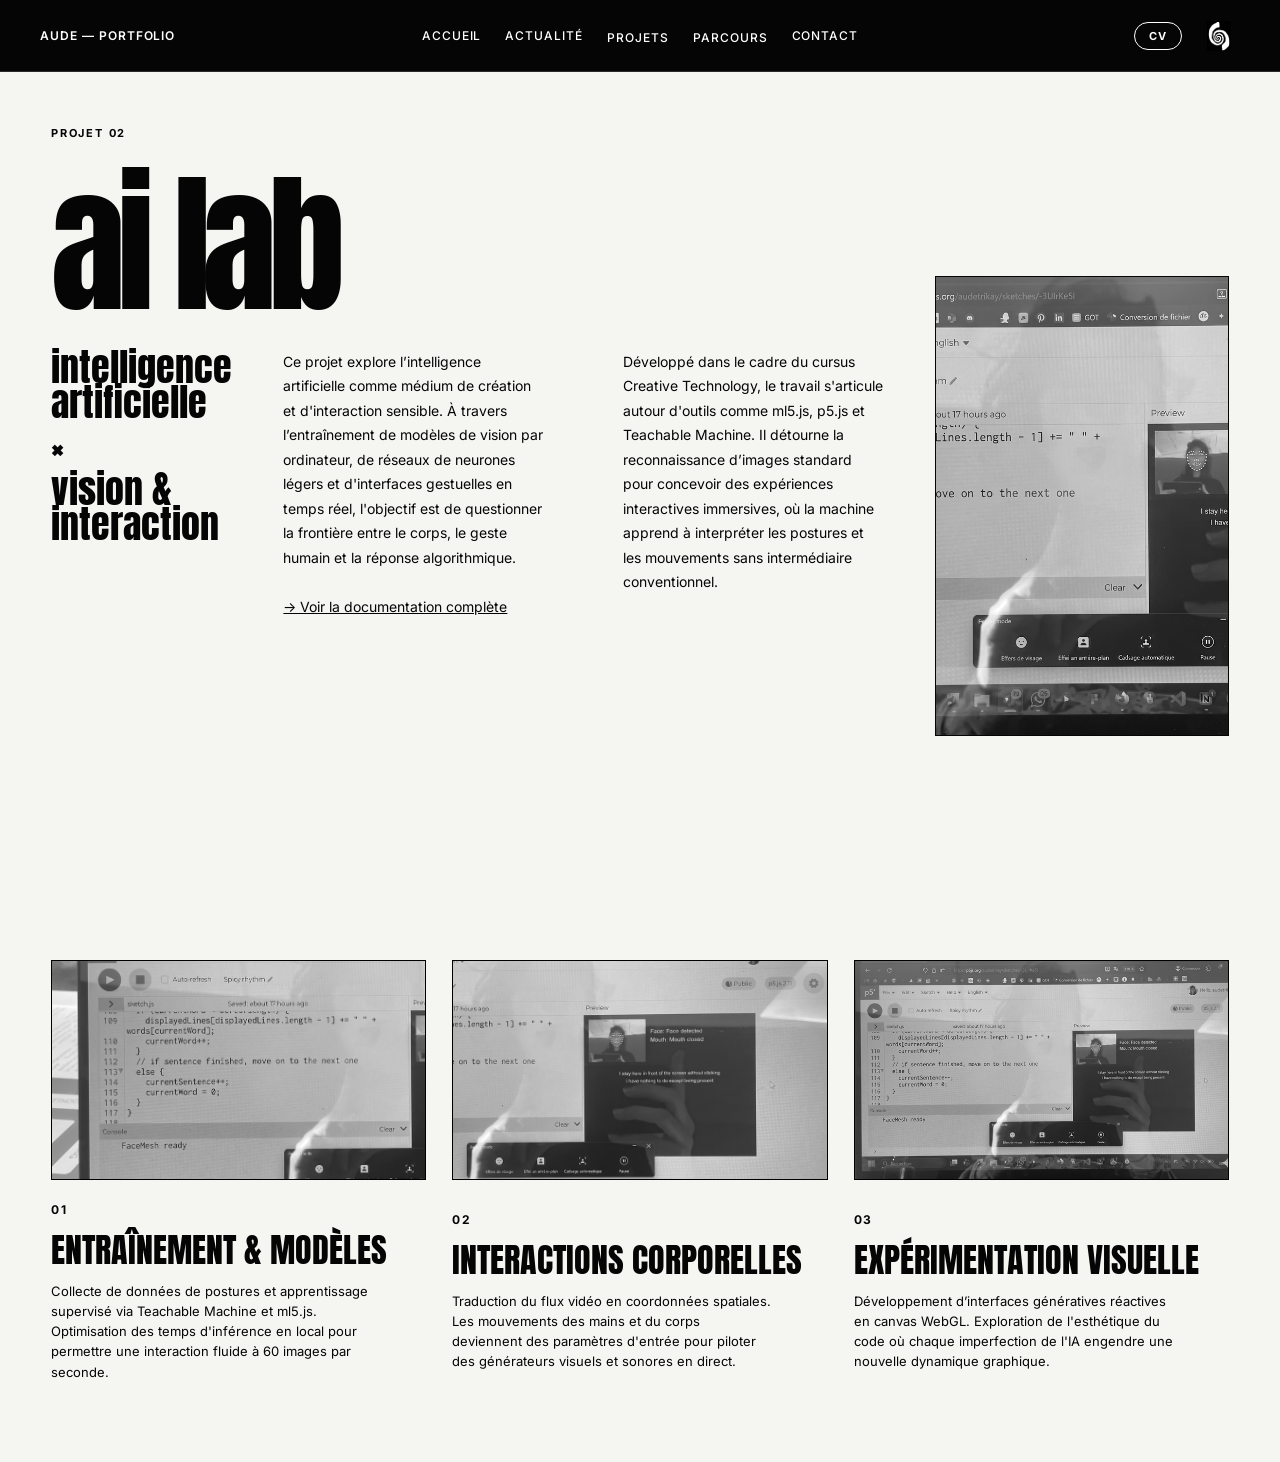
==== pages/ai-lab.html @ 750dda4f "Mise a jour complete du portfolio : nouveau projet AI Lab, mode sombre, bouton partage, optimisation" ====
<!DOCTYPE html>
<html lang="fr">

<head>
  <meta charset="UTF-8" />
  <meta name="viewport" content="width=device-width, initial-scale=1.0, viewport-fit=cover" />

  <title>AI Lab — Aude</title>

  <link rel="icon" type="image/png" href="../assets/images/langue1.jpeg">
  <link rel="apple-touch-icon" href="../assets/images/langue1.jpeg">

  <link rel="preconnect" href="https://fonts.googleapis.com">
  <link rel="preconnect" href="https://fonts.gstatic.com" crossorigin>
  <link href="https://fonts.googleapis.com/css2?family=Anton&family=Inter:wght@300;400;500;600&display=swap"
    rel="stylesheet">

  <meta name="color-scheme" content="light dark" />
  <script>
    (function() {
      try {
        var t = localStorage.getItem("portfolioTheme");
        if (t === "dark") {
          document.documentElement.setAttribute("data-theme", "dark"); document.documentElement.classList.add("theme-dark");
        }
      } catch(e) {}
    })();
  </script>
  <link rel="stylesheet" href="../style.css?v=28" />
</head>

<body class="project-page">

  <!-- HEADER -->
  <header class="top-header">

    <div class="header-left mobile-portfolio-zone">
      <span class="desktop-portfolio-text">Aude — Portfolio</span>

      <button class="mobile-portfolio-button" type="button" aria-expanded="false" aria-controls="mobilePortfolioMenu">
        Aude — Portfolio
      </button>

      <div class="mobile-portfolio-menu" id="mobilePortfolioMenu">
        <a href="../index.html#accueil" class="mobile-menu-home">Portfolio / Accueil</a>
        <a href="../assets/CV_Aude_Desperies.pdf" target="_blank" rel="noopener noreferrer" class="mobile-menu-cv" data-i18n="nav.cv.full">Mon CV (PDF)</a>

        <span>Projets</span>
        <a href="mission-martinique.html">01 — Field Notes</a>
        <a href="ai-lab.html">02 — AI Lab</a>
        <a href="ocean-imprints.html">03 — Ocean Imprints</a>
        <a href="hma.html">04 — How to Make Almost Anything</a>
        <a href="orika-design.html">05 — Orika</a>
        <a href="projet-pix.html">06 — Projet Pix</a>
        <a href="photographie.html">07 — Photographie</a>
        <a href="veloute.html">08 — Velouté</a>
        <a href="surfboard.html">09 — Surfboard</a>

        <span>Navigation</span>
        <a href="../index.html#apropos">Actualité</a>
        <a href="../index.html#projets">Projets</a>
        <a href="../index.html#parcours">Parcours</a>
        <a href="../index.html#contact">Contact</a>
      </div>
    </div>

    <nav class="main-nav">
      <a href="../index.html#accueil" data-i18n="nav.home">Accueil</a>
      <a href="../index.html#apropos" data-i18n="nav.news">Actualité</a>

      <div class="nav-item project-menu">
        <a href="../index.html#projets" data-i18n="nav.projects">Projets</a>

        <div class="mega-menu">
          <div class="mega-column">
            <h3 data-i18n="menu.school">École</h3>
            <a href="ai-lab.html">AI Lab</a>
            <a href="ocean-imprints.html">Ocean Imprints</a>
            <a href="hma.html">How to Make Almost Anything</a>
          </div>

          <div class="mega-column">
            <h3 data-i18n="menu.creation">Création</h3>
            <a href="orika-design.html">Orika</a>
            <a href="surfboard.html">Surfboard</a>
            <a href="projet-pix.html">Projet Pix</a>
          </div>

          <div class="mega-column">
            <h3 data-i18n="menu.exploration">Exploration</h3>
            <a href="mission-martinique.html">Field Notes</a>
            <a href="veloute.html">Velouté</a>
            <a href="photographie.html">Photographie</a>
          </div>
        </div>
        </div>

      <div class="nav-item project-menu">
        <a href="../index.html#parcours" class="nav-button" data-i18n="nav.path">Parcours</a>

        <div class="mega-menu parcours-mega-menu">
          <div class="mega-column">
            <h3>2019 — 2022</h3>
            <a href="../index.html#parcours" data-i18n="path.menu.1">Bac scientifique</a>
            <a href="../index.html#parcours" data-i18n="path.menu.2">Prépa intégrée</a>
          </div>

          <div class="mega-column">
            <h3>2022 — 2025</h3>
            <a href="../index.html#parcours" data-i18n="path.menu.3">Cycle ingénieur</a>
            <a href="../index.html#parcours" data-i18n="path.menu.4">Creative Technology</a>
            <a href="../index.html#parcours" data-i18n="path.menu.5">Projets design & tech</a>
          </div>
        </div>
      </div>

      <a href="../index.html#contact" data-i18n="nav.contact">Contact</a>
    </nav>

    <div class="header-right">
      <a href="../assets/CV_Aude_Desperies.pdf" class="cv-button" target="_blank" rel="noopener noreferrer" aria-label="Consulter mon CV">
        <span data-i18n="nav.cv">CV</span>
      </a>

      <div class="language-menu-container">
        <button class="language-logo-button" type="button" aria-label="Changer la langue">
          <img src="../assets/images/langue1.jpeg" data-light-src="../assets/images/langue1.jpeg" data-dark-src="../assets/images/langue1.jpeg" alt="" class="langue-toggle-img">
        </button>

        <div class="language-menu">
          <button type="button" data-set-lang="fr">Français</button>
          <button type="button" data-set-lang="en">English</button>
          <div class="theme-toggle-container">
            <button type="button" class="theme-toggle-btn" aria-label="Basculer le mode jour/nuit" title="Mode jour / nuit">
              <img src="../assets/images/jour-nuit.jpeg" alt="Mode jour / nuit" class="theme-toggle-img">
            </button>
          </div>
        </div>
      </div>
    </div>

  </header>

  <main class="project-detail-page ia-page">

    <section class="project-detail-hero">

      <div class="project-detail-topline">
        <span data-i18n="ia.top.project">Projet 02</span>
      </div>

      <div class="project-detail-title">
        <h1 data-i18n="ia.title">ai lab</h1>
      </div>

      <div class="project-detail-index">
        <p class="project-manifesto">
          <strong data-i18n="ia.subtitle.1">intelligence artificielle</strong>
          <strong data-i18n="ia.subtitle.2">×</strong>
          <strong data-i18n="ia.subtitle.3">vision & interaction</strong>
        </p>
      </div>

      <div class="project-detail-text">
        <p data-i18n="ia.text.1">
          Ce projet explore l’intelligence artificielle comme médium de création et d'interaction sensible.
          À travers l’entraînement de modèles de vision par ordinateur, de réseaux de neurones légers et
          d'interfaces gestuelles en temps réel, l'objectif est de questionner la frontière entre le corps,
          le geste humain et la réponse algorithmique.
        </p>

        <p data-i18n="ia.text.2">
          Développé dans le cadre du cursus Creative Technology, le travail s'articule autour d'outils
          comme ml5.js, p5.js et Teachable Machine. Il détourne la reconnaissance d’images standard pour
          concevoir des expériences interactives immersives, où la machine apprend à interpréter les postures
          et les mouvements sans intermédiaire conventionnel.
        </p>

        <p>
          <a href="https://bow-chalk-0b1.notion.site/HMAA-Week-4-Learning-AI-2fccb55dd235802e83e1c0e6e72970eb?source=copy_link"
            target="_blank" rel="noopener noreferrer" class="project-link" data-i18n="project.link.documentation">
            → Voir la documentation complète
          </a>
        </p>
      </div>

      <div class="project-detail-image">
        <img src="../assets/images/ia-01.png" alt="AI Lab Machine Learning">
      </div>

    </section>

    <section class="project-detail-gallery">

      <article class="project-mini-card">
        <img src="../assets/images/ia-02.png" alt="Entraînement modèles IA">
        <div>
          <span>01</span>
          <h3 data-i18n="ia.card.1.title">Entraînement & Modèles</h3>
          <p data-i18n="ia.card.1.text">
            Collecte de données de postures et apprentissage supervisé via Teachable Machine et ml5.js.
            Optimisation des temps d'inférence en local pour permettre une interaction fluide à 60 images par seconde.
          </p>
        </div>
      </article>

      <article class="project-mini-card">
        <img src="../assets/images/ia-03.png" alt="Interactions corporelles">
        <div>
          <span>02</span>
          <h3 data-i18n="ia.card.2.title">Interactions Corporelles</h3>
          <p data-i18n="ia.card.2.text">
            Traduction du flux vidéo en coordonnées spatiales. Les mouvements des mains et du corps
            deviennent des paramètres d'entrée pour piloter des générateurs visuels et sonores en direct.
          </p>
        </div>
      </article>

      <article class="project-mini-card">
        <img src="../assets/images/ia-04.png" alt="Expérimentation visuelle">
        <div>
          <span>03</span>
          <h3 data-i18n="ia.card.3.title">Expérimentation Visuelle</h3>
          <p data-i18n="ia.card.3.text">
            Développement d’interfaces génératives réactives en canvas WebGL. Exploration de l'esthétique
            du code où chaque imperfection de l'IA engendre une nouvelle dynamique graphique.
          </p>
        </div>
      </article>

    </section>

  </main>

  <script src="../script.js?v=20"></script>
</body>

</html>
---- style.css ----
/* =========================================================
   RESET / BASE
========================================================= */

* {
  margin: 0;
  padding: 0;
  box-sizing: border-box;
}

html {
  scroll-behavior: smooth;
  -webkit-text-size-adjust: 100%;
  -webkit-tap-highlight-color: transparent;
}

body {
  background: #f5f5f2;
  color: #050505;
  font-family: "Inter", sans-serif;
  overflow-x: hidden;
}

img {
  max-width: 100%;
}

a {
  color: inherit;
}



/* =========================================================
   ACCESSIBILITÉ : SKIP LINK & FOCUS VISIBLE
========================================================= */

.skip-link {
  position: fixed;
  top: -120px;
  left: 24px;
  background: #050505;
  color: #f5f5f2;
  padding: 12px 22px;
  font-size: 12px;
  font-weight: 700;
  text-transform: uppercase;
  letter-spacing: 0.1em;
  z-index: 99999;
  border-radius: 999px;
  text-decoration: none;
  transition: top 0.25s ease;
  box-shadow: 0 4px 20px rgba(0, 0, 0, 0.3);
}

.skip-link:focus {
  top: 20px;
  outline: 2px solid #050505;
  outline-offset: 3px;
}

:focus-visible {
  outline: 2px solid #050505;
  outline-offset: 3px;
}

.timeline-card :focus-visible,
.mega-menu :focus-visible,
.mobile-portfolio-menu :focus-visible {
  outline-color: #f5f5f2;
}

/* Touch targets WCAG conformes */
.timeline-subitem-btn {
  min-height: 44px;
}

/* =========================================================
   HEADER / NAVIGATION
========================================================= */

.top-header {
  position: fixed;
  top: 0;
  left: 0;
  width: 100%;
  height: 72px;
  padding: 0 40px;
  display: grid;
  grid-template-columns: 1fr auto 1fr;
  align-items: center;
  z-index: 1000;
  background: rgba(245, 245, 242, 0.85);
  backdrop-filter: blur(12px);
  border-bottom: 1px solid rgba(0, 0, 0, 0.08);
}

.header-left,
.header-right {
  font-size: 12px;
  font-weight: 600;
  text-transform: uppercase;
  letter-spacing: 0.08em;
}

.header-right {
  text-align: right;
}

.main-nav {
  display: flex;
  align-items: center;
  gap: 24px;
}

.main-nav a,
.nav-button {
  background: none;
  border: none;
  color: #050505;
  text-decoration: none;
  font-family: "Inter", sans-serif;
  font-size: 12px;
  font-weight: 500;
  text-transform: uppercase;
  cursor: pointer;
  letter-spacing: 0.08em;
}

.main-nav a:hover,
.nav-button:hover {
  opacity: 0.45;
}



/* Affichage zone titre mobile / desktop */
.desktop-portfolio-text {
  display: inline;
}

.mobile-portfolio-button,
.mobile-portfolio-menu {
  display: none;
}

/* =========================================================
   MENUS DÉROULANTS
========================================================= */

.nav-item,
.project-menu {
  position: relative;
}

.mega-menu {
  position: absolute;
  top: 36px;
  left: 50%;
  transform: translateX(-50%);
  width: 720px;
  padding: 32px;
  background: #050505;
  color: #f5f5f2;
  display: grid;
  grid-template-columns: repeat(3, 1fr);
  gap: 32px;
  opacity: 0;
  pointer-events: none;
  transition: 0.25s ease;
  z-index: 2000;
}

/* Zone invisible entre le bouton et le sous-menu */
.project-menu::after {
  content: "";
  position: absolute;
  left: -40px;
  right: -40px;
  top: 100%;
  height: 45px;
  z-index: 1500;
}

.project-menu:hover .mega-menu {
  opacity: 1;
  pointer-events: auto;
}

/* Menu parcours en 2 colonnes */
.parcours-mega-menu {
  width: 520px;
  grid-template-columns: repeat(2, 1fr);
}

.mega-column h3 {
  font-family: "Anton", sans-serif;
  font-size: 24px;
  font-weight: 400;
  margin-bottom: 16px;
  text-transform: uppercase;
}

.mega-column a {
  display: block;
  color: inherit;
  text-decoration: none;
  font-size: 14px;
  margin-bottom: 10px;
  opacity: 0.75;
  letter-spacing: 0.08em;
  text-transform: uppercase;
}

.mega-column a:hover {
  opacity: 1;
}


/* =========================================================
   LANGUE
========================================================= */
.header-right {
  display: flex;
  justify-content: flex-end;
  align-items: center;
  gap: 16px;
}

/* Bouton CV */
.cv-button {
  display: inline-flex;
  align-items: center;
  justify-content: center;
  padding: 6px 14px;
  border: 1.5px solid #050505;
  border-radius: 999px;
  background: transparent;
  color: #050505;
  text-decoration: none;
  font-family: "Inter", sans-serif;
  font-size: 11px;
  font-weight: 700;
  letter-spacing: 0.1em;
  text-transform: uppercase;
  transition: all 0.25s ease;
}

.cv-button:hover,
.cv-button:focus-visible {
  background: #050505;
  color: #f5f5f2;
  transform: translateY(-1px);
}

/* Conteneur du logo + menu */
.language-menu-container {
  position: relative;
  display: flex;
  align-items: center;
  justify-content: center;
}

/* Bouton logo */
.language-logo-button {
  width: 42px;
  height: 42px;
  border: none;
  background: transparent;
  padding: 0;
  cursor: pointer;
  display: flex;
  align-items: center;
  justify-content: center;
}

/* Image du logo */
.language-logo-button img {
  width: 30px;
  height: 30px;
  object-fit: contain;
  display: block;
  filter: grayscale(100%) contrast(1.25);
  transition: transform 0.25s ease, opacity 0.25s ease;
}

.language-menu-container:hover .language-logo-button img {
  transform: rotate(-8deg) scale(1.12);
  opacity: 0.75;
}

/* Petite zone invisible pour pouvoir descendre vers le menu */
.language-menu-container::after {
  content: "";
  position: absolute;
  top: 100%;
  right: -20px;
  width: 120px;
  height: 28px;
}

/* Menu langue */
.language-menu {
  position: absolute;
  top: 42px;
  right: 0;
  width: 150px;
  padding: 18px;
  background: #050505;
  color: #f5f5f2;
  display: flex;
  flex-direction: column;
  gap: 12px;
  opacity: 0;
  pointer-events: none;
  transform: translateY(8px);
  transition: 0.25s ease;
  z-index: 3000;
}

.language-menu-container:hover .language-menu,
.language-menu-container:focus-within .language-menu,
.language-menu-container.is-active .language-menu {
  opacity: 1;
  pointer-events: auto;
  transform: translateY(0);
}

/* Boutons Français / English */
.language-menu button {
  background: transparent;
  border: none;
  color: #f5f5f2;
  font-family: "Inter", sans-serif;
  font-size: 12px;
  font-weight: 600;
  letter-spacing: 0.12em;
  text-transform: uppercase;
  text-align: left;
  cursor: pointer;
  opacity: 0.75;
  transition: 0.25s ease;
}

.language-menu button:hover {
  opacity: 1;
  transform: translateX(6px);
}


/* =========================================================
   HERO ACCUEIL
========================================================= */

.hero-section {
  position: relative;
  min-height: 105vh;
  padding: 160px 80px 40px;
  overflow: hidden;
}

.hero-content {
  position: relative;
  z-index: 2;
  display: flex;
  align-items: flex-start;
  justify-content: space-between;
}

.hero-content h1 {
  font-family: "Anton", sans-serif;
  font-size: clamp(75px, 15vw, 200px);
  font-weight: 400;
  line-height: 0.82;
  letter-spacing: -0.05em;
  text-transform: lowercase;
}

.hero-image-band {
  position: absolute;
  left: 30px;
  right: 30px;
  top: 290px;
  height: 240px;
  background: #b8b8b3;
  overflow: hidden;
  z-index: 1;
  border: none;
  box-sizing: border-box;
}

.hero-photo-placeholder {
  width: 100%;
  height: 100%;
  background-image: url("assets/images/hero.jpeg");
  background-size: cover;
  background-position: center;
  background-repeat: no-repeat;
  transition: background-image 0.25s ease;
}

[data-theme="dark"] .hero-photo-placeholder,
.theme-dark .hero-photo-placeholder {
  background-image: url("assets/images/hero1.jpg");
}


/* =========================================================
   SECTIONS GÉNÉRALES
========================================================= */

.content-section {
  min-height: 90vh;
  padding: 80px 50px 60px;
  border-top: 1px solid rgba(0, 0, 0, 0.12);
}

.section-label {
  font-size: 12px;
  font-weight: 700;
  text-transform: uppercase;
  letter-spacing: 0.12em;
  margin-bottom: 48px;
}

.content-section h2 {
  font-family: "Anton", sans-serif;
  font-size: clamp(52px, 10vw, 160px);
  font-weight: 400;
  line-height: 0.82;
  letter-spacing: -0.05em;
  max-width: 1200px;
}


/* =========================================================
   ABOUT ME
========================================================= */

.about-editorial-section {
  min-height: 80vh;
  padding: 60px 50px 50px;
  background: #f5f5f2;
  color: #050505;
  display: grid;
  grid-template-columns: 1fr 1.1fr 1fr;
  grid-template-rows: auto 1fr;
  grid-template-areas:
    "title title right"
    "small text right";
  column-gap: 70px;
  row-gap: 40px;
  justify-content: center;
  align-items: center;
  border-top: 1px solid rgba(0, 0, 0, 0.12);
}

.about-title {
  grid-area: title;
  margin-left: 20px;
}

.about-title h2 {
  font-family: "Anton", sans-serif;
  font-size: clamp(70px, 9vw, 210px);
  font-weight: 400;
  line-height: 0.8;
  letter-spacing: -0.06em;
  text-transform: lowercase;
}

.about-small-image {
  grid-area: small;
  width: min(340px, 100%);
  max-width: 340px;
  aspect-ratio: 736 / 732;
  align-self: end;
  overflow: visible;
  transform: translate(25px, -10px);
}

.about-small-image img {
  width: 100%;
  height: 100%;
  aspect-ratio: 736 / 732;
  object-fit: contain;
  object-position: center;
  display: block;
}

.about-large-image img {
  width: 100%;
  height: 100%;
  object-fit: cover;
  object-position: center;
  filter: grayscale(100%);
  display: block;
}

.about-text-block {
  grid-area: text;
  max-width: 800px;
  padding-top: 40px;
  transform: translate(-30px, 20px);
}

.about-text-block h3 {
  font-family: "Anton", sans-serif;
  font-size: 30px;
  font-weight: 400;
  line-height: 1;
  margin-bottom: 24px;
}

.about-text-block p {
  font-size: 14px;
  line-height: 1.7;
  margin-bottom: 16px;
}

.about-large-image {
  grid-area: right;
  width: 360px;
  height: 460px;
  justify-self: end;
  align-self: start;
  overflow: hidden;
  transform: translateX(-25px);
  border: 1px solid #050505;
  box-sizing: border-box;
}


/* =========================================================
   PHRASE
========================================================= */

/* PHRASE */
.phrase-section {
  min-height: 40vh;
  padding: 70px 20px;
  background: #050505;
  color: #f5f5f2;
  display: flex;
  align-items: center;
  justify-content: center;
}



.phrase-section h2 {
  font-family: "Anton", sans-serif;
  font-size: clamp(34px, 3vw, 68px);
  line-height: 0.95;
  text-align: left;
}



/* =========================================================
   PROJETS
   - Ligne 1 (01, 02, 03) : Photos directement visibles
   - Lignes 2 & 3 (04 à 09) : Photos qui apparaissent au survol (desktop)
========================================================= */

.project-grid {
  display: grid;
  grid-template-columns: repeat(3, 1fr);
  gap: 0;
  background: transparent;
  border-top: 1px solid #000000;
  border-left: 1px solid #000000;
  border-right: none;
  border-bottom: none;
}

.project-card {
  position: relative;
  background: #f5f5f2;
  color: #050505;
  text-decoration: none;
  display: flex;
  flex-direction: column;
  padding: 24px 22px 26px;
  cursor: pointer;
  overflow: hidden;
  border-right: 1px solid #000000;
  border-bottom: 1px solid #000000;
  border-top: none;
  border-left: none;
  transition: background 0.35s ease, color 0.35s ease;
}

.project-card-header {
  display: flex;
  justify-content: space-between;
  align-items: center;
  margin-bottom: 14px;
  width: 100%;
}

.project-card-number {
  font-family: "Inter", -apple-system, BlinkMacSystemFont, "Segoe UI", sans-serif;
  font-size: 13px;
  font-weight: 700;
  letter-spacing: 0.08em;
  color: #050505;
  line-height: 1;
  transition: color 0.35s ease;
}

.project-card-arrow {
  font-family: "Inter", -apple-system, BlinkMacSystemFont, "Segoe UI", sans-serif;
  font-size: 15px;
  font-weight: 500;
  color: #050505;
  line-height: 1;
  opacity: 0;
  transform: translate(-3px, 3px);
  transition: opacity 0.4s ease, transform 0.4s ease, color 0.35s ease;
}

/* --- LIGNE 1 (01, 02, 03) : Photos directement visibles au format paysage 3:2 --- */
.project-card-media {
  width: 100%;
  aspect-ratio: 3 / 2;
  overflow: hidden;
  background: #e5e5e0;
  position: relative;
  border: 1px solid #050505;
  box-sizing: border-box;
}

.project-card-media img {
  width: 100%;
  height: 100%;
  object-fit: cover;
  object-position: center;
  display: block;
  filter: grayscale(100%) contrast(1.08);
  transform: scale(1);
  transition: filter 0.4s ease, transform 0.4s ease;
}




.project-card:hover .project-card-media img,
.project-card:focus-visible .project-card-media img {
  filter: grayscale(0%) contrast(1.02);
  transform: scale(1.04);
}

.project-card:hover .project-card-arrow,
.project-card:focus-visible .project-card-arrow {
  opacity: 1;
  transform: translate(0, 0);
}

/* Zone métadonnées sous l'image */
.project-card-meta {
  display: flex;
  flex-direction: column;
  gap: 6px;
  margin-top: 16px;
}

.project-card-title {
  font-family: "Anton", sans-serif;
  font-size: clamp(25px, 2.2vw, 34px);
  font-weight: 400;
  line-height: 1.05;
  text-transform: uppercase;
  letter-spacing: 0.02em;
  color: #050505;
  margin: 0;
  transition: color 0.35s ease;
}

.project-card-sub {
  font-family: "Inter", -apple-system, BlinkMacSystemFont, "Segoe UI", sans-serif;
  font-size: 11px;
  font-weight: 600;
  text-transform: uppercase;
  letter-spacing: 0.12em;
  color: #666666;
  margin: 0;
  transition: color 0.35s ease;
}

/* --- LIGNES 2 & 3 (04 à 09) : Format compact éditorial (4 photos au survol) --- */
.project-card--hover-reveal {
  min-height: 168px;
  padding: 16px 20px 18px;
  justify-content: space-between;
}

.project-card--hover-reveal .project-card-header {
  margin-bottom: 4px;
}

.project-card--hover-reveal .project-card-title {
  font-size: clamp(20px, 1.6vw, 25px);
}

.project-card--hover-reveal .project-card-sub {
  font-size: 10.5px;
  letter-spacing: 0.10em;
}

.project-card--hover-reveal .project-card-inner {
  position: relative;
  z-index: 2;
  display: flex;
  flex-direction: column;
  justify-content: space-between;
  height: 100%;
  width: 100%;
}

.project-card--hover-reveal .project-card-meta {
  margin-top: auto;
  max-width: calc(100% - 208px);
}

/* Galerie des 4 photos au survol : style pêle-mêle / planches désordonnées */
.project-card-hover-gallery {
  position: absolute;
  right: 20px;
  top: 50%;
  transform: translateY(-50%);
  width: 195px;
  height: 133px;
  opacity: 0;
  pointer-events: none;
  z-index: 2;
  transition: opacity 0.35s ease;
}

.project-card-hover-thumb {
  position: absolute;
  width: 100px;
  aspect-ratio: 3 / 2;
  border: 1px solid #050505;
  box-sizing: border-box;
  overflow: hidden;
  background: #e5e5e0;
  box-shadow: 0 4px 14px rgba(0, 0, 0, 0.14);
  transition: transform 0.4s cubic-bezier(0.16, 1, 0.3, 1), box-shadow 0.35s ease;
}

.project-card-hover-thumb img {
  width: 100%;
  height: 100%;
  object-fit: cover;
  object-position: center;
  filter: grayscale(100%) contrast(1.08);
  display: block;
  transform: scale(1);
  transition: filter 0.35s ease, transform 0.35s ease;
}

/* Positions et inclinaisons désordonnées par défaut (effet pêle-mêle / moodboard) */
.project-card-hover-thumb:nth-child(1) {
  top: 0;
  left: 0;
  z-index: 1;
  --tilt: -6deg;
  transform: translate(12px, 8px) rotate(0deg) scale(0.92);
}

.project-card-hover-thumb:nth-child(2) {
  top: 4px;
  right: 0;
  z-index: 2;
  --tilt: 5deg;
  transform: translate(-10px, 8px) rotate(0deg) scale(0.92);
}

.project-card-hover-thumb:nth-child(3) {
  bottom: 0;
  left: 6px;
  z-index: 3;
  --tilt: 4deg;
  transform: translate(10px, -8px) rotate(0deg) scale(0.92);
}

.project-card-hover-thumb:nth-child(4) {
  bottom: 4px;
  right: 4px;
  z-index: 4;
  --tilt: -5deg;
  transform: translate(-8px, -8px) rotate(0deg) scale(0.92);
}

/* Décalages et angles organiques propres à chaque projet pour varier le désordre */
.project-card[href*="orika"] .project-card-hover-thumb:nth-child(1) { --tilt: 5deg; }
.project-card[href*="orika"] .project-card-hover-thumb:nth-child(2) { --tilt: -7deg; }
.project-card[href*="orika"] .project-card-hover-thumb:nth-child(3) { --tilt: -4deg; }
.project-card[href*="orika"] .project-card-hover-thumb:nth-child(4) { --tilt: 6deg; }

.project-card[href*="pix"] .project-card-hover-thumb:nth-child(1) { --tilt: -5deg; }
.project-card[href*="pix"] .project-card-hover-thumb:nth-child(2) { --tilt: 7deg; }
.project-card[href*="pix"] .project-card-hover-thumb:nth-child(3) { --tilt: 6deg; }
.project-card[href*="pix"] .project-card-hover-thumb:nth-child(4) { --tilt: -4deg; }

.project-card[href*="photo"] .project-card-hover-thumb:nth-child(1) { --tilt: 6deg; }
.project-card[href*="photo"] .project-card-hover-thumb:nth-child(2) { --tilt: -5deg; }
.project-card[href*="photo"] .project-card-hover-thumb:nth-child(3) { --tilt: -3deg; }
.project-card[href*="photo"] .project-card-hover-thumb:nth-child(4) { --tilt: 6deg; }

.project-card[href*="velo"] .project-card-hover-thumb:nth-child(1) { --tilt: -7deg; }
.project-card[href*="velo"] .project-card-hover-thumb:nth-child(2) { --tilt: 5deg; }
.project-card[href*="velo"] .project-card-hover-thumb:nth-child(3) { --tilt: 7deg; }
.project-card[href*="velo"] .project-card-hover-thumb:nth-child(4) { --tilt: -6deg; }

.project-card[href*="surf"] .project-card-hover-thumb:nth-child(1) { --tilt: 5deg; }
.project-card[href*="surf"] .project-card-hover-thumb:nth-child(2) { --tilt: -5deg; }
.project-card[href*="surf"] .project-card-hover-thumb:nth-child(3) { --tilt: -6deg; }
.project-card[href*="surf"] .project-card-hover-thumb:nth-child(4) { --tilt: 7deg; }

/* Micro-délais pour faire voler les photos au survol */
.project-card-hover-thumb:nth-child(1) { transition-delay: 0.00s; }
.project-card-hover-thumb:nth-child(2) { transition-delay: 0.03s; }
.project-card-hover-thumb:nth-child(3) { transition-delay: 0.05s; }
.project-card-hover-thumb:nth-child(4) { transition-delay: 0.08s; }

/* Rétro-compatibilité conteneur photo unique */
.project-card-hover-image {
  position: absolute;
  right: 22px;
  top: 50%;
  transform: translateY(-50%) scale(0.96);
  width: 33%;
  max-width: 145px;
  min-width: 105px;
  aspect-ratio: 3 / 2;
  border: 1px solid #050505;
  box-sizing: border-box;
  overflow: hidden;
  opacity: 0;
  pointer-events: none;
  z-index: 2;
  background: #e5e5e0;
  transition: opacity 0.35s ease, transform 0.35s ease;
}

.project-card-hover-image img {
  width: 100%;
  height: 100%;
  object-fit: cover;
  object-position: center;
  filter: grayscale(100%) contrast(1.08);
  display: block;
  transform: scale(1);
  transition: filter 0.35s ease, transform 0.35s ease;
}

/* Sur ordinateur (souris / hover) : les photos s'éparpillent en éventail désordonné en noir et blanc */
@media (hover: hover) and (pointer: fine) {
  .project-card--hover-reveal:hover .project-card-hover-gallery,
  .project-card--hover-reveal:focus-visible .project-card-hover-gallery,
  .project-card--hover-reveal:hover .project-card-hover-image,
  .project-card--hover-reveal:focus-visible .project-card-hover-image {
    opacity: 1;
  }

  .project-card--hover-reveal:hover .project-card-hover-thumb,
  .project-card--hover-reveal:focus-visible .project-card-hover-thumb {
    transform: translate(0, 0) rotate(var(--tilt, 0deg)) scale(1);
    box-shadow: 0 6px 18px rgba(0, 0, 0, 0.22);
  }

  .project-card--hover-reveal:hover .project-card-hover-thumb img,
  .project-card--hover-reveal:focus-visible .project-card-hover-thumb img,
  .project-card--hover-reveal:hover .project-card-hover-image img,
  .project-card--hover-reveal:focus-visible .project-card-hover-image img {
    filter: grayscale(100%) contrast(1.10);
    transform: scale(1.04);
  }

  .project-card--hover-reveal:hover .project-card-arrow,
  .project-card--hover-reveal:focus-visible .project-card-arrow {
    opacity: 1;
    transform: translate(2px, -2px);
  }
}

/* Sur mobile / appareils tactiles : pas de survol, carte épurée avec clic direct */
@media (hover: none) {
  .project-card-arrow {
    opacity: 0.75;
    transform: none;
  }

  .project-card--hover-reveal {
    min-height: 105px;
    padding: 14px 16px 16px;
  }

  .project-card-hover-gallery,
  .project-card-hover-image {
    display: none !important;
  }
}

/* =========================================================
   PARCOURS
========================================================= */

.timeline-grid {
  display: grid;
  grid-template-columns: repeat(3, 1fr);
  gap: 36px;
  background: transparent;
  margin-top: 40px;
}

.timeline-card {
  position: relative;
  min-height: 420px;
  padding: 36px 32px 32px;
  background: #050505;
  color: #f5f5f2;
  display: flex;
  flex-direction: column;
  justify-content: space-between;
  border: 1px solid rgba(255, 255, 255, 0.16);
  border-radius: 4px;
  transition: transform 0.3s ease, border-color 0.3s ease, box-shadow 0.3s ease;
}

.timeline-card:hover {
  transform: translateY(-6px);
  border-color: rgba(255, 255, 255, 0.35);
  box-shadow: 0 16px 36px rgba(0, 0, 0, 0.45);
}

.timeline-number {
  font-size: 12px;
  font-weight: 700;
  letter-spacing: 0.12em;
  text-transform: uppercase;
  opacity: 0.7;
  margin-bottom: 18px;
  display: block;
}

.timeline-card h3 {
  font-family: "Anton", sans-serif;
  font-size: clamp(38px, 3.6vw, 64px);
  line-height: 0.95;
  font-weight: 400;
  color: #f5f5f2;
  margin-bottom: 16px;
  text-transform: uppercase;
}

.timeline-card h4 {
  font-size: 13px;
  font-weight: 700;
  letter-spacing: 0.1em;
  text-transform: uppercase;
  margin-bottom: 16px;
  color: #d8d8c8;
}

.timeline-card-main p {
  font-size: 15px;
  line-height: 1.6;
  color: #c8c8be;
  margin-bottom: 24px;
}

.timeline-card::before {
  content: "";
  position: absolute;
  top: 32px;
  right: 32px;
  width: 1px;
  height: 50px;
  background: rgba(255, 255, 255, 0.25);
}

/* Sous-rubriques cliquables (déclencheurs de la fenêtre de détails) */
.timeline-subitems {
  margin-top: auto;
  padding-top: 20px;
  border-top: 1px solid rgba(255, 255, 255, 0.12);
  display: flex;
  flex-direction: column;
  gap: 10px;
}

.timeline-subitem-btn {
  width: 100%;
  display: flex;
  align-items: center;
  justify-content: space-between;
  padding: 12px 14px;
  background: rgba(255, 255, 255, 0.04);
  border: 1px solid rgba(255, 255, 255, 0.14);
  border-radius: 3px;
  color: #f5f5f2;
  cursor: pointer;
  text-align: left;
  transition: all 0.25s ease;
  font-family: "Inter", sans-serif;
}

.timeline-subitem-btn:hover {
  background: rgba(255, 255, 255, 0.1);
  border-color: rgba(255, 255, 255, 0.45);
  transform: translateX(4px);
}

.timeline-subitem-label {
  display: flex;
  align-items: baseline;
  gap: 10px;
}

.timeline-subitem-index {
  font-size: 10px;
  font-weight: 700;
  letter-spacing: 0.1em;
  color: rgba(245, 245, 242, 0.5);
  font-family: "Inter", monospace, sans-serif;
}

.timeline-subitem-title {
  font-size: 13px;
  font-weight: 600;
  letter-spacing: 0.02em;
  color: #f5f5f2;
}

.timeline-subitem-action {
  display: flex;
  align-items: center;
  gap: 6px;
}

.timeline-subitem-hint {
  font-size: 11px;
  font-weight: 600;
  letter-spacing: 0.06em;
  text-transform: uppercase;
  color: rgba(245, 245, 242, 0.6);
  transition: color 0.2s ease;
}

.timeline-subitem-btn:hover .timeline-subitem-hint {
  color: #ffffff;
}

.timeline-subitem-arrow {
  font-size: 14px;
  color: #ffffff;
  transition: transform 0.25s ease;
}

.timeline-subitem-btn:hover .timeline-subitem-arrow {
  transform: translate(2px, -2px);
}

/* =========================================================
   MODAL PARCOURS (Petite fenêtre de détails éditoriale)
========================================================= */

.timeline-modal {
  position: fixed;
  inset: 0;
  z-index: 2000;
  display: flex;
  align-items: center;
  justify-content: center;
  visibility: hidden;
  opacity: 0;
  transition: visibility 0s 0.3s, opacity 0.3s ease;
}

.timeline-modal.is-open {
  visibility: visible;
  opacity: 1;
  transition: visibility 0s 0s, opacity 0.3s ease;
}

.timeline-modal-backdrop {
  position: absolute;
  inset: 0;
  background: rgba(5, 5, 5, 0.82);
  backdrop-filter: blur(10px);
  -webkit-backdrop-filter: blur(10px);
  cursor: pointer;
}

.timeline-modal-dialog {
  position: relative;
  z-index: 2001;
  background: #0d0d0d;
  border: 1px solid rgba(255, 255, 255, 0.24);
  box-shadow: 0 30px 80px rgba(0, 0, 0, 0.7), 0 0 0 1px rgba(255, 255, 255, 0.05);
  border-radius: 4px;
  width: min(580px, 92vw);
  max-height: 86vh;
  overflow-y: auto;
  padding: 36px 36px 32px;
  color: #f5f5f2;
  transform: translateY(18px) scale(0.97);
  transition: transform 0.35s cubic-bezier(0.16, 1, 0.3, 1), opacity 0.3s ease;
}

.timeline-modal.is-open .timeline-modal-dialog {
  transform: translateY(0) scale(1);
}

.timeline-modal-header {
  display: flex;
  align-items: flex-start;
  justify-content: space-between;
  gap: 16px;
  padding-bottom: 20px;
  border-bottom: 1px solid rgba(255, 255, 255, 0.12);
}

.timeline-modal-meta {
  display: flex;
  flex-direction: column;
  gap: 6px;
}

.timeline-modal-period {
  font-size: 11px;
  font-weight: 700;
  letter-spacing: 0.12em;
  text-transform: uppercase;
  color: rgba(245, 245, 242, 0.55);
}

.timeline-modal-tag {
  display: inline-block;
  align-self: flex-start;
  font-size: 10px;
  font-weight: 700;
  letter-spacing: 0.14em;
  text-transform: uppercase;
  color: #f5f5f2;
  background: rgba(255, 255, 255, 0.08);
  border: 1px solid rgba(255, 255, 255, 0.15);
  padding: 3px 8px;
  border-radius: 2px;
}

.timeline-modal-close {
  background: transparent;
  border: 1px solid rgba(255, 255, 255, 0.2);
  color: #f5f5f2;
  width: 36px;
  height: 36px;
  min-height: 36px;
  display: flex;
  align-items: center;
  justify-content: center;
  font-size: 14px;
  cursor: pointer;
  border-radius: 2px;
  transition: background 0.2s ease, border-color 0.2s ease, transform 0.2s ease;
}

.timeline-modal-close:hover {
  background: rgba(255, 255, 255, 0.15);
  border-color: #ffffff;
  transform: scale(1.05);
}

.timeline-modal-body {
  padding: 24px 0 16px;
}

.timeline-modal-title {
  font-family: "Anton", sans-serif;
  font-size: clamp(26px, 3.4vw, 38px);
  line-height: 1.05;
  font-weight: 400;
  text-transform: uppercase;
  letter-spacing: -0.01em;
  color: #ffffff;
  margin-bottom: 18px;
}

.timeline-modal-detail {
  font-family: "Inter", sans-serif;
  font-size: 15px;
  line-height: 1.7;
  color: #d6d6ce;
  margin-bottom: 22px;
}

.timeline-modal-tags {
  display: flex;
  flex-wrap: wrap;
  gap: 8px;
}

.timeline-modal-pill {
  font-size: 11px;
  font-weight: 600;
  letter-spacing: 0.06em;
  text-transform: uppercase;
  padding: 5px 10px;
  background: rgba(255, 255, 255, 0.06);
  border: 1px solid rgba(255, 255, 255, 0.12);
  color: #e5e5dc;
  border-radius: 2px;
}

.timeline-modal-footer {
  padding-top: 20px;
  border-top: 1px solid rgba(255, 255, 255, 0.1);
  display: flex;
  justify-content: flex-end;
}

.timeline-modal-dismiss-btn {
  background: transparent;
  border: 1px solid rgba(255, 255, 255, 0.25);
  color: #f5f5f2;
  font-family: "Inter", sans-serif;
  font-size: 11px;
  font-weight: 700;
  letter-spacing: 0.1em;
  text-transform: uppercase;
  padding: 10px 18px;
  cursor: pointer;
  border-radius: 2px;
  transition: all 0.25s ease;
}

.timeline-modal-dismiss-btn:hover {
  background: #f5f5f2;
  color: #050505;
  border-color: #f5f5f2;
}



/* =========================================================
   ACTUALITÉ / CURRENT FOCUS
========================================================= */

.news-editorial-section {
  padding: 60px 4vw 60px;
  background: #f5f5f2;
  color: #050505;
  position: relative;
  overflow: hidden;
  border-top: 1px solid rgba(0, 0, 0, 0.16);

  display: grid;
  grid-template-columns: 1.4fr 1fr;
  grid-template-rows: auto 1fr;
  grid-template-areas:
    "title image"
    "text  image";
  column-gap: 5vw;
  row-gap: 32px;
  align-items: center;
}

.news-title {
  grid-area: title;
  position: relative;
  z-index: 3;
}

.news-title h2 {
  font-family: "Anton", sans-serif;
  font-size: clamp(70px, 9vw, 210px);
  font-weight: 400;
  line-height: 0.8;
  letter-spacing: -0.06em;
  text-transform: lowercase;
  margin: 0;
}

.news-text {
  grid-area: text;
  display: flex;
  flex-direction: column;
  gap: 16px;
  max-width: 580px;
  align-self: start;
  padding-top: 6px;
}

.news-text p {
  font-family: "Inter", sans-serif;
  font-size: 14px;
  line-height: 1.65;
  color: #222222;
  margin: 0;
}

.news-feature-image {
  grid-area: image;
  width: min(340px, 100%);
  max-width: 340px;
  aspect-ratio: 525 / 451;
  justify-self: end;
  align-self: center;
  overflow: hidden;
  background: #d7d7d2;
  border: 1px solid #050505;
  box-sizing: border-box;
}

.news-feature-image img {
  width: 100%;
  height: 100%;
  object-fit: cover;
  object-position: center;
  filter: grayscale(100%) contrast(1.05);
  display: block;
  transition: transform 0.55s ease, filter 0.55s ease;
}

.news-feature-image:hover img {
  filter: grayscale(0%) contrast(1.08);
  transform: scale(1.05);
}



/* =========================================================
   CONTACT
========================================================= */

.contact-info-section {
  min-height: 100vh;
  padding: 90px 5vw 70px;
  background: #f5f5f2;
  color: #050505;
  position: relative;
  overflow: hidden;
  border-top: 1px solid rgba(0, 0, 0, 0.18);
  display: grid;
  grid-template-columns: 1fr 1.4fr 0.85fr;
  grid-template-areas:
    "title photo info";
  column-gap: 5vw;
  align-items: center;
}

.contact-info-title {
  grid-area: title;
  align-self: start;
}

.contact-info-title h2 {
  font-family: "Anton", sans-serif;
  font-size: clamp(70px, 9vw, 210px);
  font-weight: 400;
  line-height: 0.8;
  letter-spacing: -0.06em;
  text-transform: lowercase;
}

.contact-photo-frame {
  grid-area: photo;
  width: min(1200px, 100%);
  aspect-ratio: 1 / 0.62;
  justify-self: center;
  position: relative;
  overflow: hidden;
  background: #050505;
  transform: translateX(-80px);
  border: 1px solid #050505;
  box-sizing: border-box;
}

.contact-photo-frame img {
  width: 100%;
  height: 100%;
  object-fit: cover;
  object-position: center;
  filter: grayscale(100%) contrast(1.05);
  display: block;
  position: relative;
  z-index: 2;
}

.contact-shape {
  position: absolute;
  top: -8%;
  width: 34%;
  height: 116%;
  background: #050505;
  z-index: 1;
}

.contact-shape-left {
  left: -8%;
  border-radius: 0 100% 100% 0;
}

.contact-shape-right {
  right: -8%;
  border-radius: 100% 0 0 100%;
}

.contact-info-list {
  grid-area: info;
  align-self: center;
  display: flex;
  flex-direction: column;
  gap: 28px;
}

.contact-info-row {
  display: grid;
  grid-template-columns: 48px 1fr;
  gap: 18px;
  color: #050505;
  text-decoration: none;
  padding-bottom: 22px;
  border-bottom: 1px solid rgba(0, 0, 0, 0.25);
  transition: 0.25s ease;
}

button.contact-info-row {
  background: transparent;
  border: none;
  border-bottom: 1px solid rgba(0, 0, 0, 0.25);
  font-family: inherit;
  font-size: inherit;
  text-align: left;
  cursor: pointer;
  width: 100%;
  padding-left: 0;
  padding-right: 0;
  padding-top: 0;
}

.contact-info-row:hover {
  transform: translateX(12px);
}

.contact-info-row--copied p {
  font-weight: 600;
  opacity: 1 !important;
}

.contact-index {
  font-family: "Anton", sans-serif;
  font-size: 26px;
  line-height: 1;
}

.contact-info-row h3 {
  font-family: "Anton", sans-serif;
  font-size: 28px;
  font-weight: 600;
  line-height: 0.95;
  text-transform: uppercase;
  margin-bottom: 6px;
}

.contact-info-row p {
  font-size: 13px;
  line-height: 1.4;
  opacity: 0.75;
}


/* =========================================================
   PAGES PROJET
========================================================= */

.project-detail-page {
  background: #f5f5f2;
  color: #050505;
  padding-top: 72px;
}

.project-detail-hero {
  min-height: calc(100vh - 72px);
  padding: 54px 4vw 70px;
  display: grid;
  grid-template-columns: 0.65fr 1fr 1.2fr;
  grid-template-rows: auto auto 1fr;
  grid-template-areas:
    "top top top"
    "title title image"
    "index text image";
  column-gap: 4vw;
  row-gap: 42px;
}

.project-detail-topline {
  grid-area: top;
  display: flex;
  justify-content: space-between;
  font-size: 11px;
  font-weight: 700;
  letter-spacing: 0.16em;
  text-transform: uppercase;
}

.project-detail-title {
  grid-area: title;
  position: relative;
  z-index: 2;
  border: none;
}

.project-detail-title h1 {
  font-family: "Anton", sans-serif;
  font-size: clamp(78px, 12vw, 210px);
  font-weight: 400;
  line-height: 0.82;
  letter-spacing: -0.055em;
  text-transform: lowercase;
}

.project-detail-index {
  grid-area: index;
  max-width: 420px;
  align-self: start;
  display: flex;
  flex-direction: column;
  gap: 24px;
}



.project-manifesto {
  margin: 0;
  max-width: 390px;
}

.project-manifesto strong {
  display: block;
  font-family: "Anton", sans-serif;
  font-size: clamp(30px, 3vw, 54px);
  font-weight: 400;
  line-height: 0.92;
  text-transform: lowercase;
  margin-bottom: 8px;
  border-bottom: none;
  text-decoration: none;
}

.project-detail-text {
  grid-area: text;
  display: grid;
  grid-template-columns: repeat(2, minmax(260px, 1fr));
  column-gap: 80px;
  row-gap: 0;
  max-width: 860px;
  width: 100%;
  align-self: start;
}

.project-detail-text p {
  margin: 0;
  font-size: 14px;
  line-height: 1.75;
  text-align: left;
  max-width: 360px;
  word-break: normal;
  overflow-wrap: normal;
}

.project-detail-image {
  grid-area: image;
  height: 460px;
  align-self: center;
  overflow: hidden;
  background: #d7d7d2;
  border: 1px solid #050505;
  box-sizing: border-box;
}

.project-detail-image img {
  width: 100%;
  height: 100%;
  object-fit: cover;
  object-position: center;
  filter: grayscale(100%) contrast(1.05);
  display: block;
}

.project-detail-gallery {
  padding: 60px 4vw 80px;
  display: grid;
  grid-template-columns: repeat(3, 1fr);
  gap: 26px;
}

.project-mini-card {
  display: grid;
  grid-template-columns: 1fr;
  gap: 18px;
}

.project-mini-card img {
  width: 100%;
  height: 220px;
  object-fit: cover;
  filter: grayscale(100%);
}

.project-mini-card span {
  font-size: 12px;
  font-weight: 700;
  letter-spacing: 0.14em;
}

.project-mini-card h3 {
  font-family: "Anton", sans-serif;
  font-size: 34px;
  font-weight: 400;
  text-transform: uppercase;
  margin: 6px 0;
}

.project-mini-card p {
  font-size: 13px;
  line-height: 1.55;
  max-width: 320px;
}

/* Variantes pages projet */
.hma-page .project-detail-title h1,
.veloute-page .project-detail-title h1,
.martinique-page .project-detail-title h1,
.pix-page .project-detail-title h1,
.orika-page .project-detail-title h1,
.ia-page .project-detail-title h1,
.surfboard-page .project-detail-title h1 {
  letter-spacing: -0.055em;
}

.hma-page .project-detail-image img,
.hma-page .project-mini-card img,
.veloute-page .project-detail-image img,
.veloute-page .project-mini-card img,
.martinique-page .project-detail-image img,
.martinique-page .project-mini-card img,
.pix-page .project-detail-image img,
.pix-page .project-mini-card img,
.orika-page .project-detail-image img,
.orika-page .project-mini-card img,
.surfboard-page .project-detail-image img,
.ia-page .project-detail-image img,
.ia-page .project-mini-card img,
.surfboard-page .project-mini-card img {
  filter: grayscale(100%) contrast(1.08);
}


/* =========================================================
   PAGE PHOTOGRAPHIE
========================================================= */

.photo-page {
  background: #f5f5f2;
  color: #050505;
  padding-top: 72px;
}

.photo-hero {
  min-height: 70vh;
  padding: 56px 4vw 40px;
  display: grid;
  grid-template-columns: 0.65fr 1.4fr;
  grid-template-rows: auto 1fr auto;
  grid-template-areas:
    "top top"
    "title title"
    "intro intro";
  border-bottom: 1px solid rgba(0, 0, 0, 0.16);
}

.photo-topline {
  grid-area: top;
  display: flex;
  justify-content: space-between;
  font-size: 11px;
  font-weight: 700;
  letter-spacing: 0.16em;
  text-transform: uppercase;
}

.photo-title {
  grid-area: title;
  align-self: center;
}

.photo-title h1 {
  font-family: "Anton", sans-serif;
  font-size: clamp(80px, 15vw, 260px);
  font-weight: 400;
  line-height: 0.78;
  letter-spacing: -0.055em;
  text-transform: lowercase;
}



.photo-grid-section {
  padding: 50px 4vw 100px;
  background: #f5f5f2;
}

.photo-grid {
  column-count: 4;
  column-gap: 14px;
}

.photo-item {
  width: 100%;
  margin-bottom: 14px;
  break-inside: avoid;
  overflow: hidden;
  background: #d7d7d2;
  border: 1px solid #050505;
  box-sizing: border-box;
}

.photo-item img {
  width: 100%;
  height: 100%;
  object-fit: cover;
  object-position: center;
  filter: grayscale(100%) contrast(1.05);
  display: block;
  transition: transform 0.55s ease, filter 0.55s ease;
}

.photo-item:hover img {
  transform: scale(1.08);
  filter: grayscale(0%) contrast(1.16);
}


.photo-large {
  height: 400px;
}

.photo-vertical {
  height: 450px;
}

.photo-square {
  height: 450px;
}

.photo-horizontal {
  height: 500px;
}

.photo-tall {
  height: 500px;
}

.photo-small {
  height: 0px;
}

.photo-wide {
  height: 400px;
}


/* =========================================================
   RESPONSIVE
========================================================= */

/* Écrans Laptop (MacBook 13"/14"/16", PC portables 13"-16") */
@media screen and (max-width: 1440px) {
  .about-small-image {
    width: min(320px, 100%);
    max-width: 320px;
  }

  .news-editorial-section {
    grid-template-columns: 1.35fr 1fr;
    column-gap: 4vw;
    row-gap: 28px;
    padding: 48px 4vw 50px;
  }

  /* Photo Current Focus bien dimensionnée sur laptop */
  .news-feature-image {
    width: min(290px, 100%);
    max-width: 290px;
    aspect-ratio: 525 / 451;
    justify-self: end;
    align-self: center;
  }
}

@media screen and (max-width: 1100px) {
  .timeline-grid {
    grid-template-columns: 1fr;
    gap: 24px;
  }

  .photo-grid {
    column-count: 3;
  }

  /* Ajustement spécifique petits laptops / tablettes */
  .about-small-image {
    width: min(280px, 100%);
    max-width: 280px;
  }

  .news-editorial-section {
    grid-template-columns: 1.25fr 1fr;
    column-gap: 32px;
    row-gap: 24px;
    padding: 44px 30px 48px;
  }

  .news-feature-image {
    width: min(280px, 100%);
    max-width: 280px;
    justify-self: end;
    align-self: center;
  }
}

/* =========================================================
   HOVER COULEUR IMAGES — PRIORITAIRE (Desktop)
========================================================= */

.photo-item img,
.project-detail-image img,
.project-mini-image img,
.project-mini-card img {
  filter: grayscale(100%) contrast(1.05);
  transition: transform 0.55s ease, filter 0.55s ease;
}

@media (hover: hover) and (pointer: fine) {
  .photo-item:hover img,
  .project-detail-image:hover img,
  .project-mini-image:hover img,
  .project-mini-card:hover img {
    transform: scale(1.06);
    filter: grayscale(0%) contrast(1.05) !important;
  }
}

/* =========================================================
   MENU MOBILE — ÉLÉMENTS DE BASE
========================================================= */

.desktop-portfolio-text {
  display: inline;
}

.mobile-portfolio-button,
.mobile-portfolio-menu {
  display: none;
}

/* =========================================================
   VERSION MOBILE & TABLETTE OPTIMISÉE (<= 900px)
   Rendu hyper soigné, proportions harmonieuses, typographie fluide
========================================================= */

@media screen and (max-width: 900px) {
  /* --- 1. HEADER & BARRE DE NAVIGATION --- */
  .top-header {
    height: 64px;
    padding: 0 16px;
    grid-template-columns: 1fr auto;
    align-items: center;
    background: rgba(245, 245, 242, 0.94);
    backdrop-filter: blur(16px);
    -webkit-backdrop-filter: blur(16px);
    border-bottom: 1px solid rgba(0, 0, 0, 0.12);
  }

  .main-nav {
    display: none;
  }

  .header-left {
    display: flex;
    align-items: center;
    justify-self: start;
  }

  .header-right {
    display: flex;
    align-items: center;
    justify-content: flex-end;
    gap: 8px;
  }

  .mobile-portfolio-zone {
    position: relative;
    z-index: 10000;
  }

  .desktop-portfolio-text {
    display: none;
  }

  .mobile-portfolio-button {
    display: inline-flex;
    align-items: center;
    gap: 6px;
    background: transparent;
    border: 1.5px solid #050505;
    border-radius: 999px;
    padding: 6px 13px;
    color: #050505;
    font-family: "Inter", sans-serif;
    font-size: 11px;
    font-weight: 700;
    letter-spacing: 0.08em;
    text-transform: uppercase;
    cursor: pointer;
    transition: all 0.2s ease;
    min-height: 36px;
    -webkit-tap-highlight-color: transparent;
  }

  .mobile-portfolio-button::after {
    content: "▾";
    font-size: 10px;
    display: inline-block;
    transition: transform 0.25s ease;
  }

  .mobile-portfolio-button[aria-expanded="true"]::after {
    transform: rotate(180deg);
  }

  .mobile-portfolio-button:active {
    transform: scale(0.97);
    background: rgba(0, 0, 0, 0.06);
  }

  .cv-button {
    padding: 5px 12px;
    font-size: 10.5px;
    min-height: 34px;
    -webkit-tap-highlight-color: transparent;
  }

  .langue-toggle-btn {
    width: 32px;
    height: 32px;
    -webkit-tap-highlight-color: transparent;
  }

  .mobile-portfolio-menu {
    position: fixed;
    top: 64px;
    left: 0;
    right: 0;
    width: 100%;
    max-height: calc(100dvh - 64px);
    overflow-y: auto;
    -webkit-overflow-scrolling: touch;
    background: rgba(8, 8, 8, 0.96);
    backdrop-filter: blur(24px);
    -webkit-backdrop-filter: blur(24px);
    color: #f5f5f2;
    padding: 24px 20px calc(36px + env(safe-area-inset-bottom, 0px));
    z-index: 9999;
    display: flex;
    flex-direction: column;
    gap: 10px;
    opacity: 0;
    pointer-events: none;
    transform: translateY(-8px);
    transition: opacity 0.25s ease, transform 0.25s ease;
    box-shadow: 0 20px 50px rgba(0, 0, 0, 0.6);
  }

  .mobile-portfolio-menu.open {
    opacity: 1;
    pointer-events: auto;
    transform: translateY(0);
  }

  .mobile-portfolio-menu .mobile-menu-home {
    font-family: "Anton", sans-serif;
    font-size: 32px;
    font-weight: 400;
    line-height: 1;
    letter-spacing: -0.03em;
    opacity: 1;
    margin-bottom: 4px;
    padding: 4px 0;
  }

  .mobile-portfolio-menu .mobile-menu-cv {
    font-size: 12.5px;
    font-weight: 700;
    color: #f5f5f2;
    text-decoration: underline;
    text-underline-offset: 4px;
    letter-spacing: 0.06em;
    margin-bottom: 8px;
    padding: 6px 0;
  }

  .mobile-portfolio-menu span {
    margin-top: 12px;
    font-family: "Anton", sans-serif;
    font-size: 20px;
    font-weight: 400;
    line-height: 1;
    text-transform: uppercase;
    letter-spacing: 0.02em;
    color: rgba(255, 255, 255, 0.45);
    border-top: 1px solid rgba(255, 255, 255, 0.1);
    padding-top: 14px;
  }

  .mobile-portfolio-menu a {
    color: #f5f5f2;
    text-decoration: none;
    font-family: "Inter", sans-serif;
    font-size: 13px;
    font-weight: 600;
    letter-spacing: 0.06em;
    text-transform: uppercase;
    opacity: 0.85;
    padding: 8px 0;
    min-height: 42px;
    display: flex;
    align-items: center;
    transition: opacity 0.2s ease, transform 0.2s ease;
    -webkit-tap-highlight-color: transparent;
  }

  .mobile-portfolio-menu a:active {
    opacity: 1;
    transform: translateX(8px);
    color: #ffffff;
  }

  /* --- 2. HERO ACCUEIL --- */
  .hero-section {
    min-height: 80dvh;
    padding: 86px 20px 24px;
    display: flex;
    flex-direction: column;
    justify-content: space-between;
    overflow: hidden;
  }

  .hero-content {
    width: 100%;
  }

  .hero-content h1 {
    font-size: clamp(54px, 18vw, 88px);
    line-height: 0.85;
    letter-spacing: -0.05em;
    margin: 0;
  }

  .hero-image-band {
    position: relative;
    left: auto;
    right: auto;
    top: auto;
    width: 100%;
    height: clamp(170px, 32dvh, 230px);
    margin-top: 20px;
    border: none;
    box-sizing: border-box;
    overflow: hidden;
    border-radius: 2px;
  }

  /* --- 3. PRÉSENTATION / ABOUT ME --- */
  .about-editorial-section {
    min-height: auto;
    padding: 56px 20px 48px;
    grid-template-columns: 1fr;
    grid-template-areas:
      "title"
      "right"
      "text"
      "small";
    row-gap: 24px;
  }

  .about-title {
    margin-left: 0;
  }

  .about-title h2 {
    font-size: clamp(48px, 15vw, 76px);
    line-height: 0.86;
    letter-spacing: -0.05em;
  }

  .about-large-image {
    width: 100%;
    height: auto;
    aspect-ratio: 4 / 3;
    max-height: 300px;
    transform: none;
    justify-self: start;
    border: 1px solid #050505;
    box-sizing: border-box;
    border-radius: 2px;
  }

  .about-text-block {
    transform: none;
    padding: 0;
  }

  .about-text-block p {
    font-size: 14.5px;
    line-height: 1.68;
    color: #222222;
    margin-bottom: 14px;
  }

  .about-small-image {
    width: min(140px, 42%);
    height: auto;
    aspect-ratio: 736 / 732;
    transform: none;
    justify-self: center;
    margin: 8px auto 0;
  }

  /* --- 4. SECTION, GRILLE ET CARTES PROJETS --- */
  .content-section#projets,
  #projets.content-section,
  #projets {
    min-height: auto;
    padding: 56px 18px 48px;
  }

  .section-label {
    margin-bottom: 20px;
  }

  .project-grid {
    grid-template-columns: 1fr;
    gap: 0;
    background: transparent;
    border-top: 1px solid #000000;
    border-left: none;
    border-right: none;
    border-bottom: none;
  }

  .project-card {
    padding: 20px 18px 22px;
    border-top: none;
    border-left: none;
    border-right: none;
    border-bottom: 1px solid #000000;
    transition: background 0.2s ease;
    -webkit-tap-highlight-color: transparent;
  }

  .project-card:active {
    background: #eaeae4;
  }

  .project-card-header {
    margin-bottom: 12px;
  }

  .project-card-arrow {
    opacity: 0.75;
    transform: none;
  }

  /* Cartes 01, 02, 03 sur mobile */
  .project-card-media {
    aspect-ratio: 16 / 10;
    margin: 12px 0 14px;
    border: 1px solid #050505;
    box-sizing: border-box;
    width: 100%;
    height: auto;
  }

  .project-card-title {
    font-size: 26px;
    line-height: 0.95;
    letter-spacing: -0.03em;
  }

  .project-card-sub {
    font-size: 11px;
    letter-spacing: 0.1em;
  }

  /* Cartes 04 à 09 : Format compact éditorial sur mobile avec mini-mosaïque photo */
  .project-card--hover-reveal {
    min-height: 124px;
    padding: 18px 18px 20px;
    display: flex;
    flex-direction: column;
    justify-content: space-between;
    position: relative;
  }

  .project-card--hover-reveal .project-card-meta {
    max-width: calc(100% - 105px);
    margin-top: auto;
  }

  .project-card--hover-reveal .project-card-title {
    font-size: clamp(20px, 5.5vw, 24px);
    margin-bottom: 4px;
  }

  .project-card--hover-reveal .project-card-sub {
    font-size: 10.5px;
    letter-spacing: 0.08em;
  }

  .project-card--hover-reveal .project-card-hover-gallery {
    position: absolute;
    right: 18px;
    top: 50%;
    transform: translateY(-50%);
    display: grid !important;
    grid-template-columns: repeat(2, 1fr);
    gap: 4px;
    width: 92px;
    height: 64px;
    opacity: 1 !important;
    pointer-events: none;
    z-index: 2;
  }

  .project-card--hover-reveal .project-card-hover-thumb {
    position: relative !important;
    top: auto !important;
    left: auto !important;
    right: auto !important;
    bottom: auto !important;
    width: 100% !important;
    height: 100% !important;
    aspect-ratio: 3 / 2;
    transform: none !important;
    box-shadow: none !important;
    border: 1px solid #050505;
    background: #e5e5e0;
    overflow: hidden;
  }

  .project-card--hover-reveal .project-card-hover-thumb img {
    filter: grayscale(100%) contrast(1.10);
    width: 100%;
    height: 100%;
    object-fit: cover;
    display: block;
    transform: none !important;
  }

  /* --- 5. PARCOURS / TIMELINE --- */
  .timeline-section,
  #parcours {
    padding: 56px 18px;
  }

  .timeline-grid {
    grid-template-columns: 1fr;
    gap: 20px;
    margin-top: 24px;
  }

  .timeline-card {
    min-height: auto;
    padding: 26px 18px 22px;
    border-radius: 4px;
  }

  .timeline-card h3 {
    font-size: 30px;
    margin: 8px 0 4px;
  }

  .timeline-card h4 {
    font-size: 11px;
    letter-spacing: 0.12em;
    margin-bottom: 12px;
  }

  .timeline-card p {
    font-size: 13.5px;
    line-height: 1.6;
    margin-bottom: 20px;
  }

  .timeline-subitem-btn {
    min-height: 48px;
    padding: 12px 14px;
    font-size: 12px;
    -webkit-tap-highlight-color: transparent;
  }

  .timeline-subitem-btn:active {
    transform: scale(0.98);
    background: rgba(255, 255, 255, 0.14);
  }

  /* --- 6. MODALE PARCOURS EN BOTTOM SHEET SUR MOBILE --- */
  .timeline-modal {
    align-items: flex-end;
    padding: 0;
  }

  .timeline-modal-dialog {
    width: 100%;
    max-width: 100%;
    max-height: 84dvh;
    border-radius: 16px 16px 0 0;
    padding: 22px 18px calc(24px + env(safe-area-inset-bottom, 0px));
    margin: 0;
    transform: translateY(100%);
    transition: transform 0.3s cubic-bezier(0.16, 1, 0.3, 1);
  }

  .timeline-modal.is-open .timeline-modal-dialog {
    transform: translateY(0);
  }

  .timeline-modal-header {
    padding-bottom: 16px;
  }

  .timeline-modal-close {
    width: 38px;
    height: 38px;
    min-height: 38px;
    border-radius: 50%;
    font-size: 14px;
  }

  .timeline-modal-title {
    font-size: 26px;
    line-height: 1.05;
    margin-bottom: 12px;
  }

  .timeline-modal-detail {
    font-size: 14px;
    line-height: 1.65;
  }

  /* --- 7. ACTUALITÉ (CURRENT FOCUS) --- */
  .news-editorial-section {
    min-height: auto;
    padding: 48px 18px 48px;
    grid-template-columns: 1fr;
    grid-template-areas:
      "title"
      "image"
      "text";
    row-gap: 18px;
  }

  .news-title h2 {
    font-size: clamp(46px, 14vw, 70px);
    line-height: 0.85;
    letter-spacing: -0.05em;
  }

  .news-feature-image {
    width: 100%;
    max-width: 100%;
    aspect-ratio: 525 / 451;
    margin: 4px 0;
    border: 1px solid #050505;
    box-sizing: border-box;
    border-radius: 2px;
  }

  .news-text {
    max-width: 100%;
    gap: 12px;
    padding-top: 0;
  }

  .news-text p {
    font-size: 14px;
    line-height: 1.65;
  }

  /* --- 8. SECTION CONTACT --- */
  .contact-info-section {
    min-height: auto;
    padding: 56px 18px 56px;
    grid-template-columns: 1fr;
    grid-template-areas:
      "title"
      "photo"
      "info";
    row-gap: 28px;
  }

  .contact-info-title h2 {
    font-size: clamp(54px, 16vw, 82px);
    line-height: 0.86;
  }

  .contact-photo-frame {
    width: 100%;
    max-height: 280px;
    aspect-ratio: 4 / 3;
    transform: none;
    border-radius: 2px;
  }

  .contact-info-list {
    gap: 18px;
  }

  .contact-info-row {
    grid-template-columns: 34px 1fr;
    gap: 14px;
    padding-bottom: 16px;
    -webkit-tap-highlight-color: transparent;
  }

  .contact-info-row:active {
    transform: translateX(6px);
  }

  .contact-index {
    font-size: 22px;
  }

  .contact-info-row h3 {
    font-size: 24px;
  }

  .contact-info-row p {
    font-size: 13px;
  }

  /* --- 9. PAGES DE DÉTAIL PROJET --- */
  .project-detail-page {
    padding-top: 64px;
  }

  .project-detail-hero {
    grid-template-columns: 1fr;
    grid-template-areas:
      "top"
      "title"
      "image"
      "index"
      "text";
    padding: 72px 18px 36px;
    row-gap: 0;
  }

  .project-detail-topline {
    font-size: 11px;
    flex-direction: column;
    gap: 8px;
  }

  .project-detail-title h1 {
    font-size: clamp(44px, 13vw, 68px);
    line-height: 0.88;
    margin: 12px 0 16px;
  }

  .project-detail-image {
    width: 100%;
    height: auto;
    aspect-ratio: 16 / 10;
    max-height: 280px;
    margin: 12px 0 20px;
    border: 1px solid #050505;
    box-sizing: border-box;
    border-radius: 2px;
  }

  .project-detail-index {
    max-width: 100%;
    margin-bottom: 20px;
  }

  .project-metadata-item {
    padding: 10px 0;
    font-size: 12px;
  }

  .project-detail-text {
    grid-template-columns: 1fr;
    row-gap: 16px;
    column-gap: 0;
  }

  .project-detail-text p {
    max-width: 100%;
    font-size: 14px;
    line-height: 1.68;
  }

  .project-detail-gallery {
    grid-template-columns: 1fr;
    gap: 20px;
    padding: 36px 18px 50px;
  }

  .project-mini-card {
    padding: 22px 18px;
    border-radius: 2px;
  }

  .project-mini-card img {
    aspect-ratio: 16 / 10;
    width: 100%;
    height: auto;
    border: 1px solid #050505;
    box-sizing: border-box;
  }

  .project-mini-card h3 {
    font-size: 24px;
    margin-top: 14px;
  }

  .project-mini-card p {
    font-size: 13.5px;
    line-height: 1.6;
  }

  .project-detail-quote {
    padding: 44px 18px;
  }

  .project-detail-quote blockquote {
    font-size: clamp(22px, 6vw, 32px);
    line-height: 1.15;
  }

  /* --- 10. PAGE PHOTOGRAPHIE --- */
  .photo-hero {
    min-height: auto;
    padding: 76px 18px 36px;
  }

  .photo-topline {
    flex-direction: column;
    gap: 8px;
  }

  .photo-title h1 {
    font-size: clamp(50px, 15vw, 80px);
    margin: 30px 0;
  }

  .photo-intro {
    grid-template-columns: 1fr;
    gap: 14px;
  }

  .photo-grid-section {
    padding: 20px 14px 60px;
  }

  .photo-grid {
    column-count: 2;
    column-gap: 8px;
  }

  .photo-item {
    margin-bottom: 8px;
    border: 1px solid #050505;
    box-sizing: border-box;
  }

  .photo-large,
  .photo-vertical,
  .photo-square,
  .photo-horizontal,
  .photo-tall,
  .photo-small,
  .photo-wide {
    height: auto;
    aspect-ratio: auto;
  }
}

/* Écrans de smartphones compacts (<= 480px) */
@media screen and (max-width: 480px) {
  .photo-grid {
    column-count: 1;
  }

  .about-small-image {
    width: min(130px, 38%);
  }

  .project-card--hover-reveal .project-card-meta {
    max-width: calc(100% - 95px);
  }

  .project-card--hover-reveal .project-card-hover-gallery {
    width: 82px;
    height: 56px;
    right: 14px;
  }
}

/* =========================================================
   MODE NUIT / JOUR (DARK MODE & THEME TOGGLE)
========================================================= */

/* Transition fluide des couleurs */
body,
.top-header,
.about-editorial-section,
.news-editorial-section,
.project-card,
.contact-info-section,
.main-footer,
.mega-menu,
.language-menu,
.timeline-modal-dialog {
  transition: background-color 0.3s ease, color 0.3s ease, border-color 0.3s ease;
}

/* Bouton bascule jour / nuit dans le menu des langues */
.theme-toggle-container {
  display: flex;
  align-items: center;
  justify-content: flex-start;
  padding-top: 10px;
  border-top: 1px solid rgba(245, 245, 242, 0.18);
  margin-top: 4px;
}

.theme-toggle-btn {
  background: transparent;
  border: 1px solid rgba(245, 245, 242, 0.35);
  border-radius: 999px;
  padding: 3px 6px;
  cursor: pointer;
  display: inline-flex;
  align-items: center;
  justify-content: center;
  transition: transform 0.25s ease, border-color 0.25s ease, background 0.25s ease;
  line-height: 0;
}

.theme-toggle-btn:hover {
  border-color: #ffffff;
  transform: scale(1.08);
  background: rgba(255, 255, 255, 0.12);
}

.theme-toggle-img {
  width: 44px;
  height: 25px;
  object-fit: contain;
  display: block;
  border-radius: 999px;
}

/* Support color-scheme standard */
:root {
  color-scheme: light dark;
}

[data-theme="dark"],
.theme-dark {
  color-scheme: dark;
}

/* =========================================================
   MENU DES PAGES PROJETS (TOUJOURS NOIR PUR)
========================================================= */

.project-page .top-header,
body:has(.project-detail-page) .top-header,
body:has(.photo-page) .top-header {
  background: #050505 !important;
  color: #ffffff !important;
  border-bottom: 1px solid rgba(255, 255, 255, 0.15) !important;
  backdrop-filter: none !important;
}

.project-page .top-header *,
body:has(.project-detail-page) .top-header *,
body:has(.photo-page) .top-header * {
  color: #ffffff !important;
}

.project-page .top-header .cv-button,
body:has(.project-detail-page) .top-header .cv-button,
body:has(.photo-page) .top-header .cv-button {
  border-color: #ffffff !important;
  color: #ffffff !important;
}

.project-page .top-header .cv-button:hover,
body:has(.project-detail-page) .top-header .cv-button:hover,
body:has(.photo-page) .top-header .cv-button:hover {
  background: #ffffff !important;
  color: #050505 !important;
}

.project-page .mega-menu,
.project-page .language-menu,
.project-page .mobile-portfolio-menu,
body:has(.project-detail-page) .mega-menu,
body:has(.project-detail-page) .language-menu,
body:has(.project-detail-page) .mobile-portfolio-menu,
body:has(.photo-page) .mega-menu,
body:has(.photo-page) .language-menu,
body:has(.photo-page) .mobile-portfolio-menu {
  background: #050505 !important;
  color: #ffffff !important;
  border-color: rgba(255, 255, 255, 0.18) !important;
}

/* Cadre noir net autour des 3 photos descriptives */
.project-mini-card img {
  border: 1px solid #050505;
}

/* =========================================================
   INVERSION TOTALE DES COULEURS EN MODE SOMBRE (DARK MODE)
========================================================= */

[data-theme="dark"] body,
.theme-dark body,
body[data-theme="dark"] {
  background: #050505 !important;
  color: #ffffff !important;
}

/* HEADER & MENUS (NOIR PUR) */
[data-theme="dark"] .top-header,
.theme-dark .top-header {
  background: #050505 !important;
  border-bottom: 1px solid rgba(255, 255, 255, 0.15) !important;
  backdrop-filter: none !important;
}

[data-theme="dark"] .top-header *,
.theme-dark .top-header * {
  color: #ffffff !important;
}

[data-theme="dark"] .cv-button,
.theme-dark .cv-button {
  border-color: #ffffff !important;
  color: #ffffff !important;
}

[data-theme="dark"] .cv-button:hover,
[data-theme="dark"] .cv-button:focus-visible,
.theme-dark .cv-button:hover,
.theme-dark .cv-button:focus-visible {
  background: #ffffff !important;
  color: #050505 !important;
}

[data-theme="dark"] .mega-menu,
.theme-dark .mega-menu {
  background: #050505 !important;
  color: #ffffff !important;
  border-top: 1px solid rgba(255, 255, 255, 0.15) !important;
  box-shadow: 0 16px 40px rgba(0, 0, 0, 0.9) !important;
}

[data-theme="dark"] .language-menu,
.theme-dark .language-menu {
  background: #050505 !important;
  color: #ffffff !important;
  border: 1px solid rgba(255, 255, 255, 0.18) !important;
  box-shadow: 0 16px 40px rgba(0, 0, 0, 0.9) !important;
}

[data-theme="dark"] .mobile-portfolio-button,
.theme-dark .mobile-portfolio-button {
  color: #ffffff !important;
}

[data-theme="dark"] .mobile-portfolio-menu,
.theme-dark .mobile-portfolio-menu {
  background: #050505 !important;
  color: #ffffff !important;
  border: 1px solid rgba(255, 255, 255, 0.18) !important;
}

/* SECTION HERO ACCUEIL */
[data-theme="dark"] .hero-section,
.theme-dark .hero-section {
  background: #050505 !important;
  color: #ffffff !important;
}

[data-theme="dark"] .hero-content h1,
.theme-dark .hero-content h1 {
  color: #ffffff !important;
}

[data-theme="dark"] .hero-image-band,
.theme-dark .hero-image-band {
  background: #1a1a1a !important;
}

[data-theme="dark"] .hero-photo-placeholder,
.theme-dark .hero-photo-placeholder {
  background-image: url("assets/images/hero1.jpg") !important;
}

/* SECTION PRÉSENTATION */
[data-theme="dark"] #about-me,
[data-theme="dark"] .about-editorial-section,
.theme-dark #about-me,
.theme-dark .about-editorial-section {
  background: #050505 !important;
  color: #ffffff !important;
  border-top: 1px solid rgba(255, 255, 255, 0.14) !important;
}

[data-theme="dark"] #about-me *,
[data-theme="dark"] .about-editorial-section *,
.theme-dark #about-me *,
.theme-dark .about-editorial-section * {
  color: #ffffff !important;
}

/* SECTION CURRENT FOCUS / DÉCOUVERTE DU MOMENT (TEXTES EN BLANC PUR) */
[data-theme="dark"] #apropos,
[data-theme="dark"] .news-editorial-section,
.theme-dark #apropos,
.theme-dark .news-editorial-section {
  background: #050505 !important;
  color: #ffffff !important;
  border-top: 1px solid rgba(255, 255, 255, 0.14) !important;
}

[data-theme="dark"] #apropos *,
[data-theme="dark"] .news-editorial-section *,
[data-theme="dark"] .news-title h2,
[data-theme="dark"] .news-text,
[data-theme="dark"] .news-text p,
.theme-dark #apropos *,
.theme-dark .news-editorial-section *,
.theme-dark .news-title h2,
.theme-dark .news-text,
.theme-dark .news-text p {
  color: #ffffff !important;
}

/* SECTION PHRASE (RUBRIQUE BLANCHE AVEC TEXTE EN NOIR EN MODE NUIT) */
[data-theme="dark"] .phrase-section,
[data-theme="dark"] .content-section.phrase-section,
.theme-dark .phrase-section,
.theme-dark .content-section.phrase-section {
  background: #ffffff !important;
  color: #050505 !important;
  border-top: 1px solid rgba(0, 0, 0, 0.12) !important;
  border-bottom: 1px solid rgba(0, 0, 0, 0.12) !important;
}

[data-theme="dark"] .phrase-section *,
[data-theme="dark"] .phrase-section h2,
.theme-dark .phrase-section *,
.theme-dark .phrase-section h2 {
  color: #050505 !important;
}

/* SECTION PROJETS (TITRES ET TEXTES EN BLANC PUR SUR FOND NOIR) */
[data-theme="dark"] #projets,
[data-theme="dark"] #projets.content-section,
.theme-dark #projets,
.theme-dark #projets.content-section {
  background: #050505 !important;
  color: #ffffff !important;
}

[data-theme="dark"] #projets .section-label,
.theme-dark #projets .section-label {
  color: #ffffff !important;
}

[data-theme="dark"] .project-grid,
.theme-dark .project-grid {
  background: transparent !important;
  border-color: rgba(255, 255, 255, 0.16) !important;
}

[data-theme="dark"] .project-card,
.theme-dark .project-card {
  background: #0a0a0a !important;
  color: #ffffff !important;
  border-color: rgba(255, 255, 255, 0.16) !important;
}

[data-theme="dark"] .project-card-number,
.theme-dark .project-card-number,
[data-theme="dark"] .project-card-arrow,
.theme-dark .project-card-arrow,
[data-theme="dark"] .project-card-title,
.theme-dark .project-card-title {
  color: #ffffff !important;
}

[data-theme="dark"] .project-card-sub,
.theme-dark .project-card-sub {
  color: #999999 !important;
}

[data-theme="dark"] .project-card-media,
.theme-dark .project-card-media,
[data-theme="dark"] .project-card-hover-image,
.theme-dark .project-card-hover-image,
[data-theme="dark"] .project-card-hover-thumb,
.theme-dark .project-card-hover-thumb {
  background: #181818 !important;
}

/* SECTION PARCOURS / TIMELINE */
[data-theme="dark"] #parcours,
[data-theme="dark"] .timeline-section,
.theme-dark #parcours,
.theme-dark .timeline-section {
  background: #050505 !important;
  color: #ffffff !important;
  border-top: 1px solid rgba(255, 255, 255, 0.14) !important;
}

[data-theme="dark"] .timeline-card,
.theme-dark .timeline-card {
  background: #0a0a0a !important;
}

[data-theme="dark"] .timeline-card *,
.theme-dark .timeline-card * {
  color: #ffffff !important;
}

/* SECTION CONTACT (TITRES ET TEXTES EN BLANC PUR) */
[data-theme="dark"] #contact,
[data-theme="dark"] .contact-info-section,
.theme-dark #contact,
.theme-dark .contact-info-section {
  background: #050505 !important;
  color: #ffffff !important;
  border-top: 1px solid rgba(255, 255, 255, 0.14) !important;
}

[data-theme="dark"] #contact *,
[data-theme="dark"] .contact-info-section *,
[data-theme="dark"] .contact-info-title h2,
[data-theme="dark"] .contact-info-list,
[data-theme="dark"] .contact-info-row,
[data-theme="dark"] .contact-info-row h3,
[data-theme="dark"] .contact-info-row p,
[data-theme="dark"] .contact-index,
.theme-dark #contact *,
.theme-dark .contact-info-section *,
.theme-dark .contact-info-title h2,
.theme-dark .contact-info-list,
.theme-dark .contact-info-row,
.theme-dark .contact-info-row h3,
.theme-dark .contact-info-row p,
.theme-dark .contact-index {
  color: #ffffff !important;
}

[data-theme="dark"] .contact-info-row,
.theme-dark .contact-info-row {
  border-bottom: 1px solid rgba(255, 255, 255, 0.22) !important;
}

[data-theme="dark"] .contact-shape,
.theme-dark .contact-shape {
  background: #050505 !important;
}

/* FOOTER */
[data-theme="dark"] .main-footer,
.theme-dark .main-footer {
  background: #050505 !important;
  color: #ffffff !important;
  border-top: 1px solid rgba(255, 255, 255, 0.14) !important;
}

[data-theme="dark"] .main-footer *,
.theme-dark .main-footer * {
  color: #ffffff !important;
}

/* MODALE PARCOURS */
[data-theme="dark"] .timeline-modal-dialog,
.theme-dark .timeline-modal-dialog {
  background: #0a0a0a !important;
  color: #ffffff !important;
  border: 1px solid rgba(255, 255, 255, 0.22) !important;
  box-shadow: 0 24px 60px rgba(0, 0, 0, 0.95) !important;
}

[data-theme="dark"] .timeline-modal-dialog *,
.theme-dark .timeline-modal-dialog * {
  color: #ffffff !important;
}

[data-theme="dark"] .timeline-modal-header,
.theme-dark .timeline-modal-header {
  border-bottom: 1px solid rgba(255, 255, 255, 0.14) !important;
}

[data-theme="dark"] .timeline-modal-footer,
.theme-dark .timeline-modal-footer {
  border-top: 1px solid rgba(255, 255, 255, 0.14) !important;
}

[data-theme="dark"] .timeline-modal-tag-chip,
.theme-dark .timeline-modal-tag-chip {
  background: rgba(255, 255, 255, 0.08) !important;
  border-color: rgba(255, 255, 255, 0.2) !important;
  color: #ffffff !important;
}

[data-theme="dark"] .timeline-modal-dismiss-btn,
.theme-dark .timeline-modal-dismiss-btn {
  border-color: #ffffff !important;
  color: #ffffff !important;
}

[data-theme="dark"] .timeline-modal-dismiss-btn:hover,
.theme-dark .timeline-modal-dismiss-btn:hover {
  background: #ffffff !important;
  color: #050505 !important;
}

/* PAGES PROJETS EN MODE SOMBRE (CADRE ET FOND EN NOIR PUR) */
[data-theme="dark"] .project-detail-page,
[data-theme="dark"] .project-detail-hero,
[data-theme="dark"] .project-detail-gallery,
[data-theme="dark"] .project-detail-section,
[data-theme="dark"] .project-detail-quote,
[data-theme="dark"] .mini-projects-section,
[data-theme="dark"] .photo-page,
[data-theme="dark"] .photo-grid-section,
.theme-dark .project-detail-page,
.theme-dark .project-detail-hero,
.theme-dark .project-detail-gallery,
.theme-dark .project-detail-section,
.theme-dark .project-detail-quote,
.theme-dark .mini-projects-section,
.theme-dark .photo-page,
.theme-dark .photo-grid-section {
  background: #050505 !important;
  color: #ffffff !important;
}

[data-theme="dark"] .project-detail-page *,
.theme-dark .project-detail-page * {
  color: #ffffff !important;
}

[data-theme="dark"] .project-detail-meta,
[data-theme="dark"] .project-detail-title,
[data-theme="dark"] .project-detail-quote,
[data-theme="dark"] .project-detail-full-width,
[data-theme="dark"] .mini-projects-section,
[data-theme="dark"] .photo-grid-section,
.theme-dark .project-detail-meta,
.theme-dark .project-detail-title,
.theme-dark .project-detail-quote,
.theme-dark .project-detail-full-width,
.theme-dark .mini-projects-section,
.theme-dark .photo-grid-section {
  border-top-color: rgba(255, 255, 255, 0.14) !important;
  border-bottom-color: rgba(255, 255, 255, 0.14) !important;
}

[data-theme="dark"] .project-metadata-item,
.theme-dark .project-metadata-item {
  border-bottom: 1px solid rgba(255, 255, 255, 0.14) !important;
}

[data-theme="dark"] .project-detail-image,
.theme-dark .project-detail-image {
  background: #000000 !important;
}

/* Les 3 cartes descriptives : fond noir, textes blancs, cadre noir */
[data-theme="dark"] .project-mini-card,
.theme-dark .project-mini-card {
  background: #050505 !important;
  color: #ffffff !important;
  border: none !important;
}

[data-theme="dark"] .project-mini-card *,
.theme-dark .project-mini-card * {
  color: #ffffff !important;
}

[data-theme="dark"] .project-mini-card img,
.theme-dark .project-mini-card img {
  border: 1px solid #000000 !important;
  background: #000000 !important;
  box-shadow: 0 4px 20px rgba(0, 0, 0, 0.7) !important;
}

[data-theme="dark"] .photo-item,
.theme-dark .photo-item {
  background: #0d0d0d !important;
}

/* Accessibilité et Skip link en mode nuit */
[data-theme="dark"] .skip-link,
.theme-dark .skip-link {
  background: #ffffff !important;
  color: #050505 !important;
}

[data-theme="dark"] :focus-visible,
.theme-dark :focus-visible {
  outline: 2px solid #ffffff !important;
  outline-offset: 3px !important;
}


/* Contour noir fin des images en mode nuit */
[data-theme="dark"] .project-card-media,
.theme-dark .project-card-media,
[data-theme="dark"] .about-large-image,
.theme-dark .about-large-image,
[data-theme="dark"] .news-feature-image,
.theme-dark .news-feature-image,
[data-theme="dark"] .contact-photo-frame,
.theme-dark .contact-photo-frame,
[data-theme="dark"] .project-detail-image,
.theme-dark .project-detail-image,
[data-theme="dark"] .photo-item,
.theme-dark .photo-item,
[data-theme="dark"] .project-card-hover-image,
.theme-dark .project-card-hover-image,
[data-theme="dark"] .project-card-hover-thumb,
.theme-dark .project-card-hover-thumb {
  border: 1px solid #000000 !important;
}

[data-theme="dark"] .project-detail-title,
.theme-dark .project-detail-title {
  border: none !important;
}

/* Ajustements Mode Sombre sur Mobile */
@media screen and (max-width: 900px) {
  [data-theme="dark"] .top-header,
  .theme-dark .top-header {
    background: rgba(10, 10, 10, 0.94) !important;
    border-bottom: 1px solid rgba(255, 255, 255, 0.14) !important;
  }

  [data-theme="dark"] .mobile-portfolio-button,
  .theme-dark .mobile-portfolio-button {
    border-color: rgba(255, 255, 255, 0.35) !important;
    color: #ffffff !important;
  }

  [data-theme="dark"] .mobile-portfolio-button:active,
  .theme-dark .mobile-portfolio-button:active {
    background: rgba(255, 255, 255, 0.12) !important;
  }

  [data-theme="dark"] .project-card:active,
  .theme-dark .project-card:active {
    background: #141414 !important;
  }

  [data-theme="dark"] .project-card--hover-reveal .project-card-hover-thumb,
  .theme-dark .project-card--hover-reveal .project-card-hover-thumb {
    border: 1px solid #000000 !important;
    background: #181818 !important;
  }

  body:has(.project-detail-page) .mobile-portfolio-button,
  body:has(.photo-page) .mobile-portfolio-button,
  .project-page .mobile-portfolio-button {
    border-color: rgba(255, 255, 255, 0.35) !important;
    color: #ffffff !important;
  }

  [data-theme="dark"] .timeline-modal-dialog,
  .theme-dark .timeline-modal-dialog {
    border-bottom: none !important;
    border-left: none !important;
    border-right: none !important;
  }
}
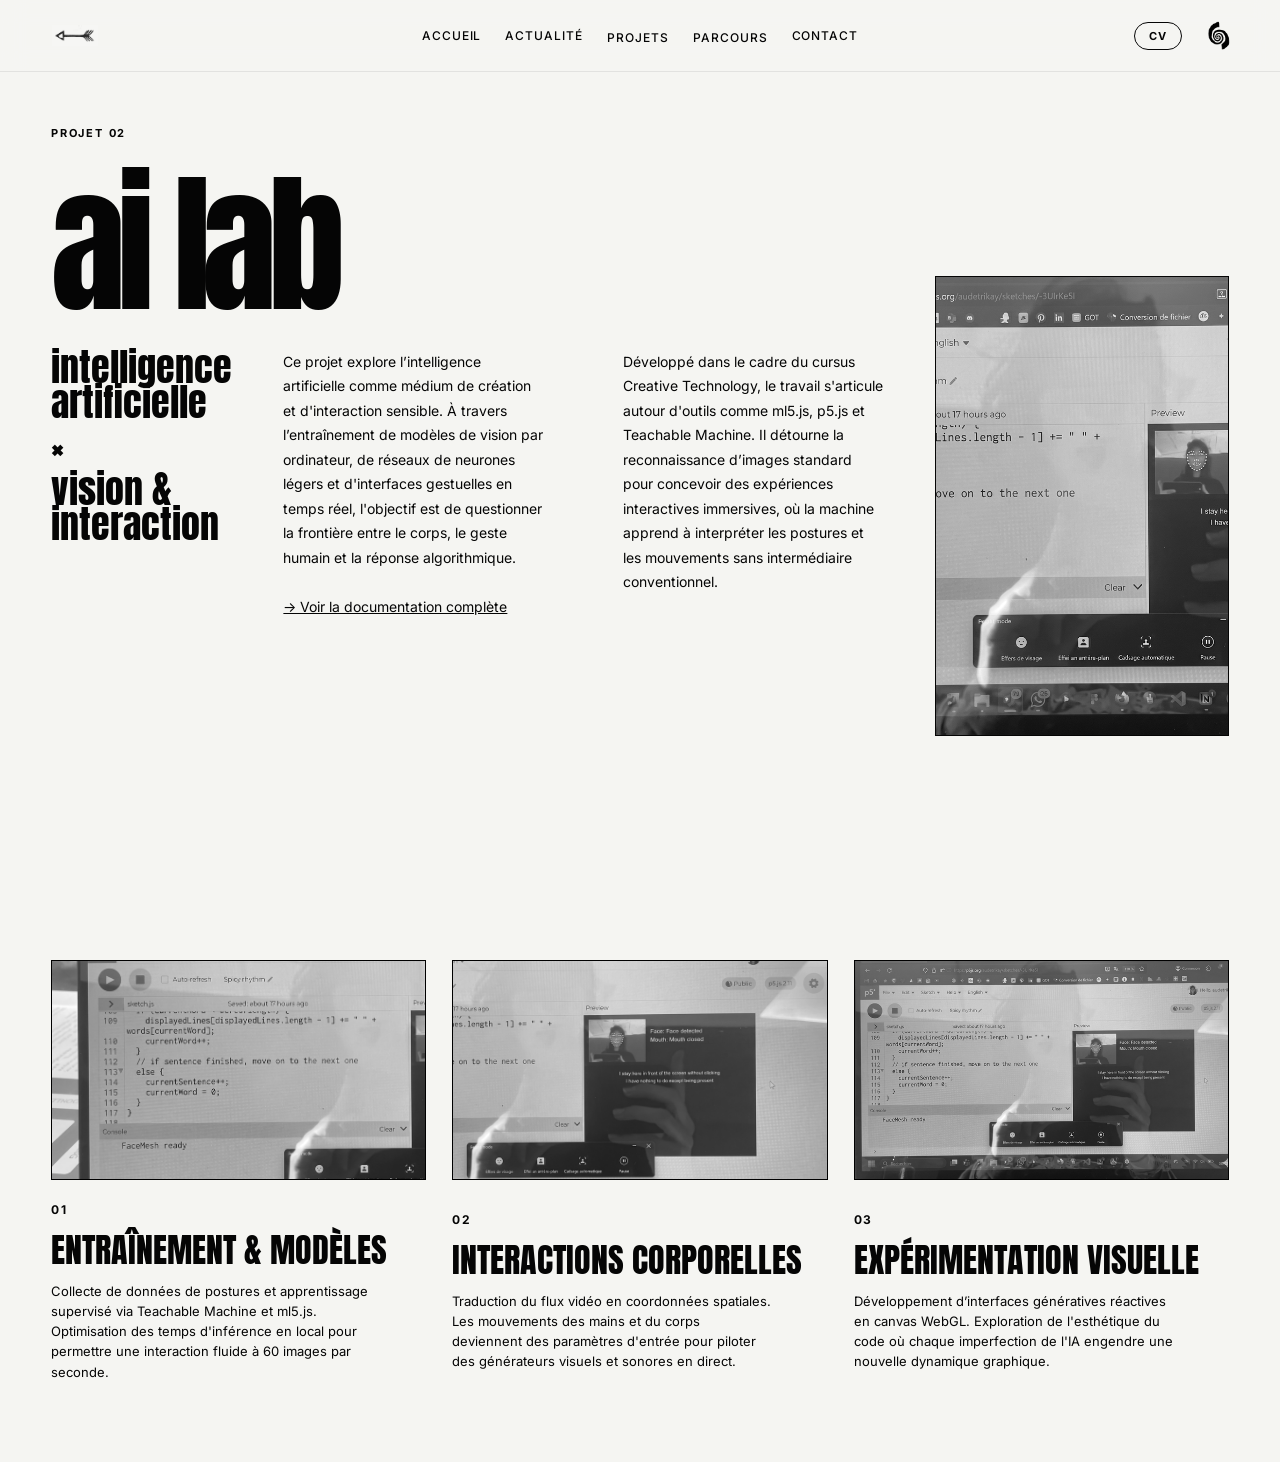
==== commit 6e73cc72: "feat: mise a jour career aspirations et bouton fleche retour vers projets" ====
--- a/pages/ai-lab.html
+++ b/pages/ai-lab.html
@@ -26,7 +26,7 @@
       } catch(e) {}
     })();
   </script>
-  <link rel="stylesheet" href="../style.css?v=28" />
+  <link rel="stylesheet" href="../style.css?v=29" />
 </head>
 
 <body class="project-page">
@@ -34,34 +34,10 @@
   <!-- HEADER -->
   <header class="top-header">
 
-    <div class="header-left mobile-portfolio-zone">
-      <span class="desktop-portfolio-text">Aude — Portfolio</span>
-
-      <button class="mobile-portfolio-button" type="button" aria-expanded="false" aria-controls="mobilePortfolioMenu">
-        Aude — Portfolio
-      </button>
-
-      <div class="mobile-portfolio-menu" id="mobilePortfolioMenu">
-        <a href="../index.html#accueil" class="mobile-menu-home">Portfolio / Accueil</a>
-        <a href="../assets/CV_Aude_Desperies.pdf" target="_blank" rel="noopener noreferrer" class="mobile-menu-cv" data-i18n="nav.cv.full">Mon CV (PDF)</a>
-
-        <span>Projets</span>
-        <a href="mission-martinique.html">01 — Field Notes</a>
-        <a href="ai-lab.html">02 — AI Lab</a>
-        <a href="ocean-imprints.html">03 — Ocean Imprints</a>
-        <a href="hma.html">04 — How to Make Almost Anything</a>
-        <a href="orika-design.html">05 — Orika</a>
-        <a href="projet-pix.html">06 — Projet Pix</a>
-        <a href="photographie.html">07 — Photographie</a>
-        <a href="veloute.html">08 — Velouté</a>
-        <a href="surfboard.html">09 — Surfboard</a>
-
-        <span>Navigation</span>
-        <a href="../index.html#apropos">Actualité</a>
-        <a href="../index.html#projets">Projets</a>
-        <a href="../index.html#parcours">Parcours</a>
-        <a href="../index.html#contact">Contact</a>
-      </div>
+    <div class="header-left">
+      <a href="../index.html#projets" class="back-projects-btn" aria-label="Retour aux projets" title="Retour aux projets" data-i18n-title="nav.back.projects">
+        <img src="../assets/images/fleche.jpg" data-light-src="../assets/images/fleche.jpg" data-dark-src="../assets/images/fleche1.png" alt="Retour aux projets" class="back-projects-img">
+      </a>
     </div>
 
     <nav class="main-nav">
@@ -124,7 +100,7 @@
 
       <div class="language-menu-container">
         <button class="language-logo-button" type="button" aria-label="Changer la langue">
-          <img src="../assets/images/langue1.jpeg" data-light-src="../assets/images/langue1.jpeg" data-dark-src="../assets/images/langue1.jpeg" alt="" class="langue-toggle-img">
+          <img src="../assets/images/langue.png" data-light-src="../assets/images/langue.png" data-dark-src="../assets/images/langue1.jpeg" alt="" class="langue-toggle-img">
         </button>
 
         <div class="language-menu">
@@ -232,7 +208,7 @@
 
   </main>
 
-  <script src="../script.js?v=20"></script>
+  <script src="../script.js?v=21"></script>
 </body>
 
 </html>
--- a/style.css
+++ b/style.css
@@ -408,6 +408,15 @@
 /* =========================================================
    SECTIONS GÉNÉRALES
 ========================================================= */
+
+#projets,
+#accueil,
+#about-me,
+#apropos,
+#parcours,
+#contact {
+  scroll-margin-top: 84px;
+}
 
 .content-section {
   min-height: 90vh;
@@ -2141,6 +2150,15 @@
     margin: 8px auto 0;
   }
 
+  #projets,
+  #accueil,
+  #about-me,
+  #apropos,
+  #parcours,
+  #contact {
+    scroll-margin-top: 72px;
+  }
+
   /* --- 4. SECTION, GRILLE ET CARTES PROJETS --- */
   .content-section#projets,
   #projets.content-section,
@@ -2455,6 +2473,16 @@
   }
 
   /* --- 9. PAGES DE DÉTAIL PROJET --- */
+  .back-projects-btn {
+    padding: 6px 8px;
+    min-height: 40px;
+    min-width: 40px;
+  }
+
+  .back-projects-img {
+    height: 20px;
+  }
+
   .project-detail-page {
     padding-top: 64px;
   }
@@ -2689,34 +2717,87 @@
 }
 
 /* =========================================================
-   MENU DES PAGES PROJETS (TOUJOURS NOIR PUR)
+   BOUTON RETOUR VERS PROJETS & MENU DES PAGES PROJETS
 ========================================================= */
 
-.project-page .top-header,
-body:has(.project-detail-page) .top-header,
-body:has(.photo-page) .top-header {
+.back-projects-btn {
+  display: inline-flex;
+  align-items: center;
+  justify-content: center;
+  padding: 6px 12px;
+  background: transparent;
+  border: none;
+  text-decoration: none;
+  border-radius: 999px;
+  cursor: pointer;
+  transition: transform 0.25s ease, opacity 0.25s ease;
+  min-height: 44px;
+  min-width: 44px;
+  -webkit-tap-highlight-color: transparent;
+}
+
+.back-projects-btn:hover {
+  transform: translateX(-4px);
+  opacity: 0.8;
+}
+
+.back-projects-btn:active {
+  transform: translateX(-6px) scale(0.96);
+}
+
+.back-projects-img {
+  height: 22px;
+  width: auto;
+  aspect-ratio: 416 / 201;
+  object-fit: contain;
+  display: block;
+  mix-blend-mode: multiply;
+  transition: transform 0.25s ease;
+}
+
+[data-theme="dark"] .back-projects-img,
+.theme-dark .back-projects-img {
+  mix-blend-mode: screen;
+}
+
+/* En mode sombre sur les pages projets : header noir pur et textes blancs */
+[data-theme="dark"] .project-page .top-header,
+[data-theme="dark"] body:has(.project-detail-page) .top-header,
+[data-theme="dark"] body:has(.photo-page) .top-header,
+.theme-dark .project-page .top-header,
+.theme-dark body:has(.project-detail-page) .top-header,
+.theme-dark body:has(.photo-page) .top-header {
   background: #050505 !important;
   color: #ffffff !important;
   border-bottom: 1px solid rgba(255, 255, 255, 0.15) !important;
   backdrop-filter: none !important;
 }
 
-.project-page .top-header *,
-body:has(.project-detail-page) .top-header *,
-body:has(.photo-page) .top-header * {
-  color: #ffffff !important;
-}
-
-.project-page .top-header .cv-button,
-body:has(.project-detail-page) .top-header .cv-button,
-body:has(.photo-page) .top-header .cv-button {
+[data-theme="dark"] .project-page .top-header *,
+[data-theme="dark"] body:has(.project-detail-page) .top-header *,
+[data-theme="dark"] body:has(.photo-page) .top-header *,
+.theme-dark .project-page .top-header *,
+.theme-dark body:has(.project-detail-page) .top-header *,
+.theme-dark body:has(.photo-page) .top-header * {
+  color: #ffffff !important;
+}
+
+[data-theme="dark"] .project-page .top-header .cv-button,
+[data-theme="dark"] body:has(.project-detail-page) .top-header .cv-button,
+[data-theme="dark"] body:has(.photo-page) .top-header .cv-button,
+.theme-dark .project-page .top-header .cv-button,
+.theme-dark body:has(.project-detail-page) .top-header .cv-button,
+.theme-dark body:has(.photo-page) .top-header .cv-button {
   border-color: #ffffff !important;
   color: #ffffff !important;
 }
 
-.project-page .top-header .cv-button:hover,
-body:has(.project-detail-page) .top-header .cv-button:hover,
-body:has(.photo-page) .top-header .cv-button:hover {
+[data-theme="dark"] .project-page .top-header .cv-button:hover,
+[data-theme="dark"] body:has(.project-detail-page) .top-header .cv-button:hover,
+[data-theme="dark"] body:has(.photo-page) .top-header .cv-button:hover,
+.theme-dark .project-page .top-header .cv-button:hover,
+.theme-dark body:has(.project-detail-page) .top-header .cv-button:hover,
+.theme-dark body:has(.photo-page) .top-header .cv-button:hover {
   background: #ffffff !important;
   color: #050505 !important;
 }
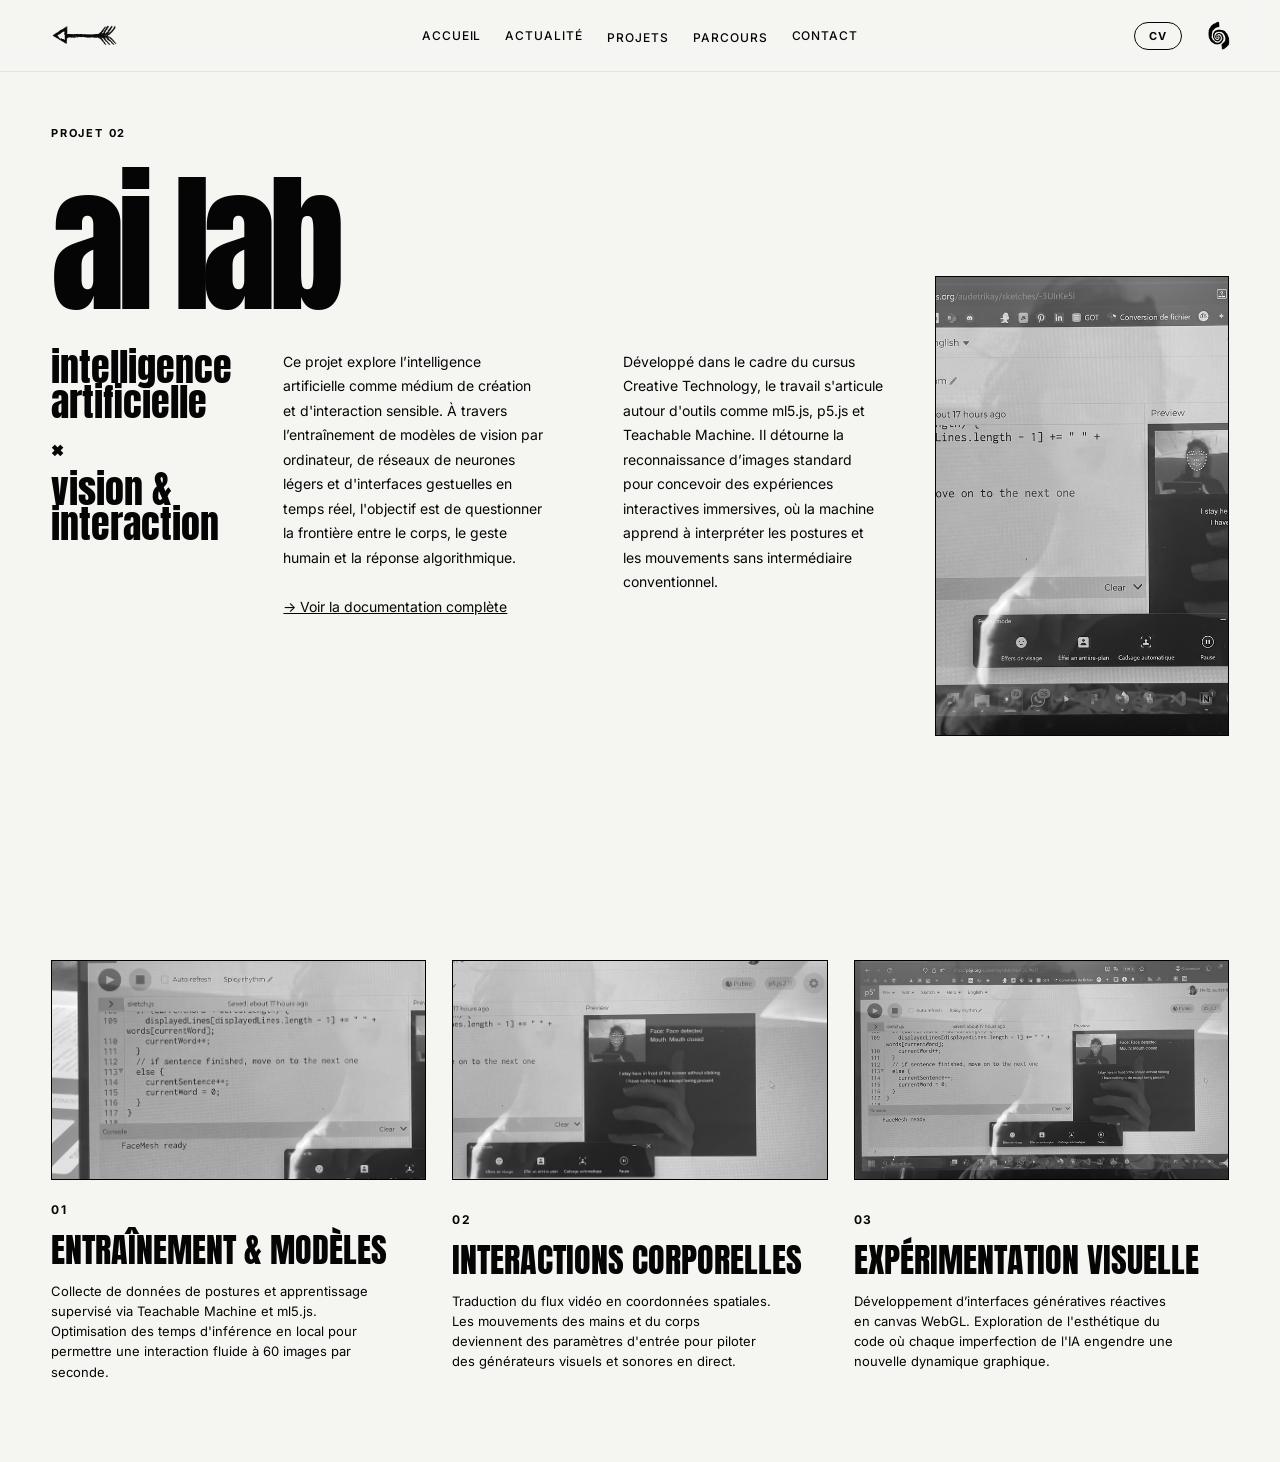
==== commit d4317439: "fix: fleches transparentes sans fond blanc pour integration parfaite dans le header" ====
--- a/pages/ai-lab.html
+++ b/pages/ai-lab.html
@@ -26,7 +26,7 @@
       } catch(e) {}
     })();
   </script>
-  <link rel="stylesheet" href="../style.css?v=29" />
+  <link rel="stylesheet" href="../style.css?v=30" />
 </head>
 
 <body class="project-page">
@@ -36,7 +36,7 @@
 
     <div class="header-left">
       <a href="../index.html#projets" class="back-projects-btn" aria-label="Retour aux projets" title="Retour aux projets" data-i18n-title="nav.back.projects">
-        <img src="../assets/images/fleche.jpg" data-light-src="../assets/images/fleche.jpg" data-dark-src="../assets/images/fleche1.png" alt="Retour aux projets" class="back-projects-img">
+        <img src="../assets/images/fleche.png" data-light-src="../assets/images/fleche.png" data-dark-src="../assets/images/fleche1.png" alt="Retour aux projets" class="back-projects-img">
       </a>
     </div>
 
@@ -208,7 +208,7 @@
 
   </main>
 
-  <script src="../script.js?v=21"></script>
+  <script src="../script.js?v=22"></script>
 </body>
 
 </html>
--- a/style.css
+++ b/style.css
@@ -2748,16 +2748,10 @@
 .back-projects-img {
   height: 22px;
   width: auto;
-  aspect-ratio: 416 / 201;
+  aspect-ratio: 1541 / 523;
   object-fit: contain;
   display: block;
-  mix-blend-mode: multiply;
   transition: transform 0.25s ease;
-}
-
-[data-theme="dark"] .back-projects-img,
-.theme-dark .back-projects-img {
-  mix-blend-mode: screen;
 }
 
 /* En mode sombre sur les pages projets : header noir pur et textes blancs */
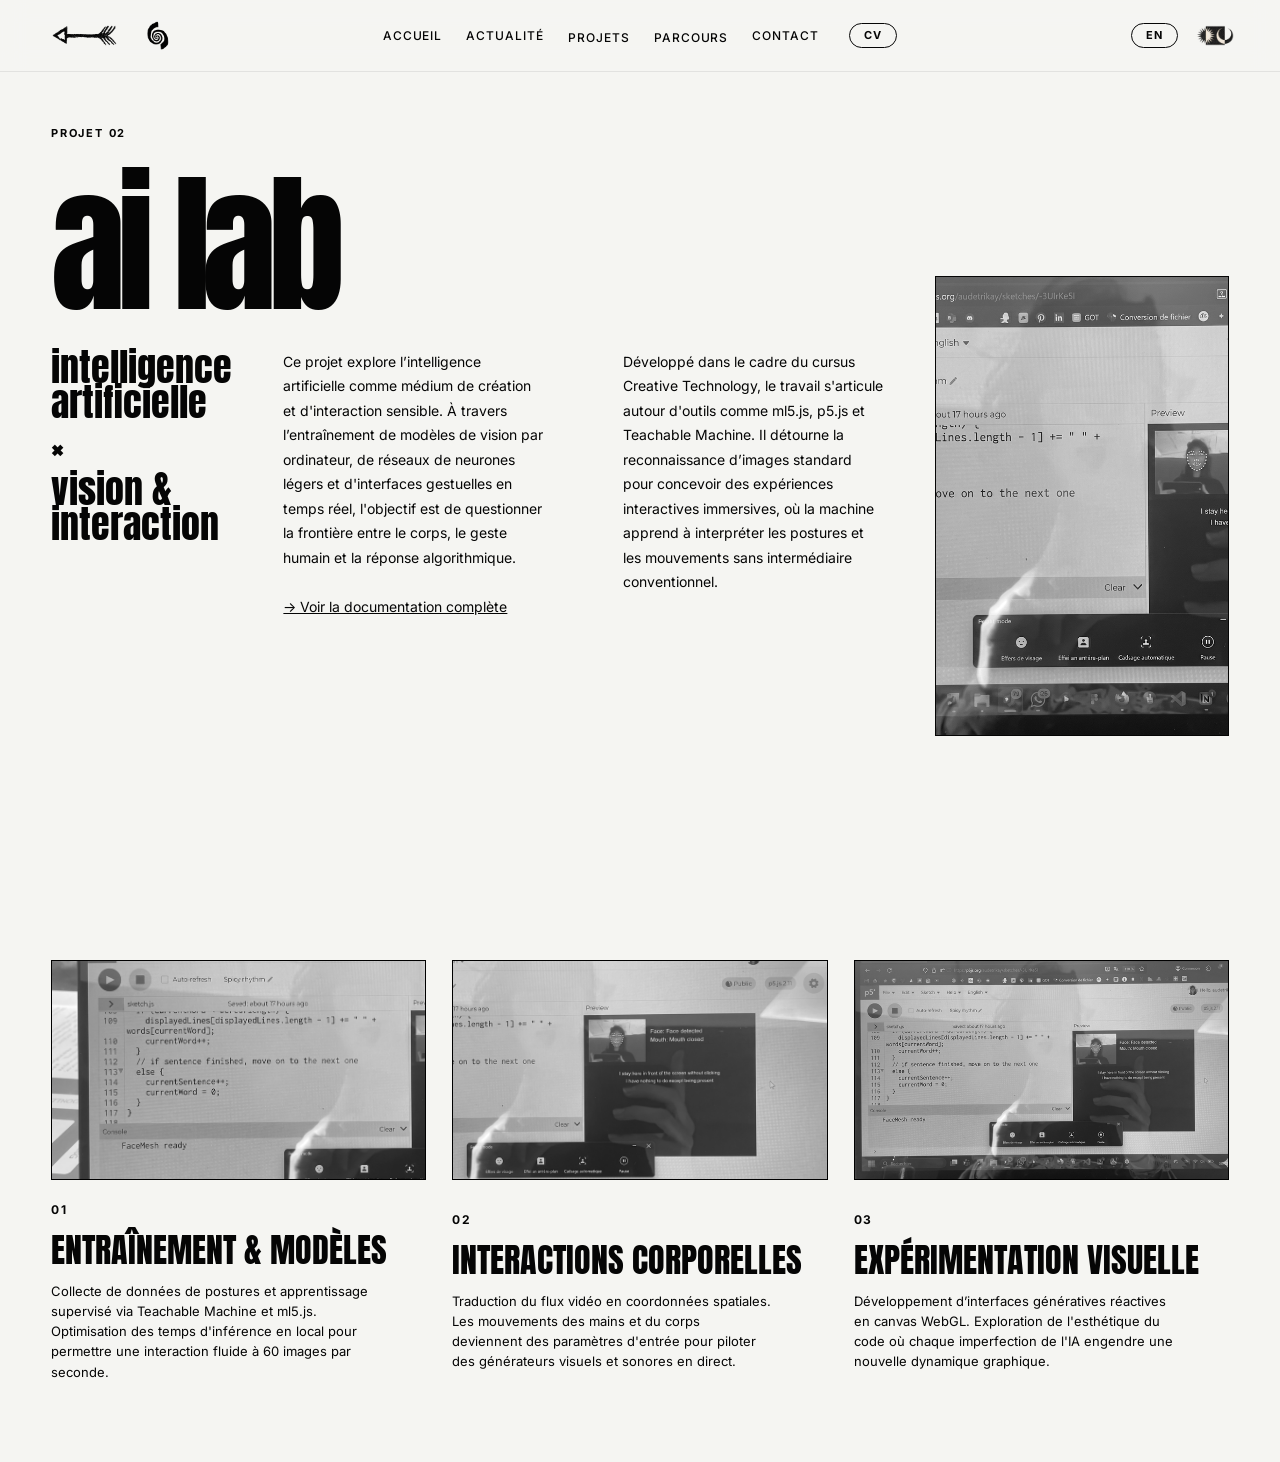
==== commit 48add755: "Mise a jour du portfolio: refonte navigation, bouton CV, switch langue et mode jour/nuit" ====
--- a/pages/ai-lab.html
+++ b/pages/ai-lab.html
@@ -26,7 +26,7 @@
       } catch(e) {}
     })();
   </script>
-  <link rel="stylesheet" href="../style.css?v=30" />
+  <link rel="stylesheet" href="../style.css?v=31" />
 </head>
 
 <body class="project-page">
@@ -38,6 +38,9 @@
       <a href="../index.html#projets" class="back-projects-btn" aria-label="Retour aux projets" title="Retour aux projets" data-i18n-title="nav.back.projects">
         <img src="../assets/images/fleche.png" data-light-src="../assets/images/fleche.png" data-dark-src="../assets/images/fleche1.png" alt="Retour aux projets" class="back-projects-img">
       </a>
+      <button type="button" class="header-logo-btn scroll-top-btn" aria-label="Retour en haut de page" title="Retour en haut">
+        <img src="../assets/images/langue.png" data-light-src="../assets/images/langue.png" data-dark-src="../assets/images/langue1.jpeg" alt="Logo Aude Portfolio" class="header-logo-img langue-toggle-img">
+      </button>
     </div>
 
     <nav class="main-nav">
@@ -91,28 +94,20 @@
       </div>
 
       <a href="../index.html#contact" data-i18n="nav.contact">Contact</a>
-    </nav>
-
-    <div class="header-right">
+
       <a href="../assets/CV_Aude_Desperies.pdf" class="cv-button" target="_blank" rel="noopener noreferrer" aria-label="Consulter mon CV">
         <span data-i18n="nav.cv">CV</span>
       </a>
-
-      <div class="language-menu-container">
-        <button class="language-logo-button" type="button" aria-label="Changer la langue">
-          <img src="../assets/images/langue.png" data-light-src="../assets/images/langue.png" data-dark-src="../assets/images/langue1.jpeg" alt="" class="langue-toggle-img">
-        </button>
-
-        <div class="language-menu">
-          <button type="button" data-set-lang="fr">Français</button>
-          <button type="button" data-set-lang="en">English</button>
-          <div class="theme-toggle-container">
-            <button type="button" class="theme-toggle-btn" aria-label="Basculer le mode jour/nuit" title="Mode jour / nuit">
-              <img src="../assets/images/jour-nuit.jpeg" alt="Mode jour / nuit" class="theme-toggle-img">
-            </button>
-          </div>
-        </div>
-      </div>
+    </nav>
+
+    <div class="header-right">
+      <button type="button" class="lang-switch-btn" aria-label="Passer en anglais (EN)" title="English">
+        <span class="lang-switch-text">EN</span>
+      </button>
+
+      <button type="button" class="theme-toggle-btn" aria-label="Basculer le mode jour/nuit" title="Mode jour / nuit">
+        <img src="../assets/images/jour-nuit.png" alt="Mode jour / nuit" class="theme-toggle-img">
+      </button>
     </div>
 
   </header>
--- a/style.css
+++ b/style.css
@@ -103,6 +103,42 @@
   letter-spacing: 0.08em;
 }
 
+.header-left {
+  display: flex;
+  align-items: center;
+  gap: 14px;
+}
+
+/* Logo Spirale à gauche : sans contour, même taille (30px), clic retour haut */
+.header-logo-btn {
+  border: none;
+  background: transparent;
+  padding: 0;
+  cursor: pointer;
+  display: inline-flex;
+  align-items: center;
+  justify-content: center;
+  flex-shrink: 0;
+  line-height: 0;
+  box-shadow: none;
+  outline: none;
+}
+
+.header-logo-img {
+  width: 30px;
+  height: 30px;
+  object-fit: contain;
+  display: block;
+  filter: grayscale(100%) contrast(1.25);
+  transition: transform 0.3s ease, opacity 0.25s ease;
+}
+
+.header-logo-btn:hover .header-logo-img,
+.header-logo-btn:focus-visible .header-logo-img {
+  transform: rotate(-12deg) scale(1.12);
+  opacity: 0.75;
+}
+
 .header-right {
   text-align: right;
 }
@@ -218,133 +254,107 @@
 
 
 /* =========================================================
-   LANGUE
+   BOUTON CV (NAVIGATION CENTRALE) & HEADER DROITE (LANGUE + THÈME)
 ========================================================= */
-.header-right {
-  display: flex;
-  justify-content: flex-end;
-  align-items: center;
-  gap: 16px;
-}
-
-/* Bouton CV */
+
+/* Bouton CV dans le menu central (à côté de Contact, contour conservé) */
+.main-nav .cv-button,
 .cv-button {
-  display: inline-flex;
+  display: inline-flex !important;
   align-items: center;
   justify-content: center;
   padding: 6px 14px;
-  border: 1.5px solid #050505;
-  border-radius: 999px;
-  background: transparent;
-  color: #050505;
-  text-decoration: none;
+  border: 1.5px solid #050505 !important;
+  border-radius: 999px !important;
+  background: transparent !important;
+  color: #050505 !important;
+  text-decoration: none !important;
   font-family: "Inter", sans-serif;
   font-size: 11px;
   font-weight: 700;
   letter-spacing: 0.1em;
   text-transform: uppercase;
   transition: all 0.25s ease;
-}
-
+  line-height: 1;
+  margin-left: 6px;
+}
+
+.main-nav .cv-button:hover,
+.main-nav .cv-button:focus-visible,
 .cv-button:hover,
 .cv-button:focus-visible {
+  opacity: 1 !important;
+  background: #050505 !important;
+  color: #f5f5f2 !important;
+  transform: translateY(-1px);
+}
+
+/* Zone droite du header */
+.header-right {
+  display: flex;
+  justify-content: flex-end;
+  align-items: center;
+  gap: 12px;
+}
+
+/* Bouton Langue : même DA que le bouton CV, switche entre FR et EN */
+.lang-switch-btn {
+  display: inline-flex;
+  align-items: center;
+  justify-content: center;
+  min-width: 44px;
+  padding: 6px 14px;
+  border: 1.5px solid #050505;
+  border-radius: 999px;
+  background: transparent;
+  color: #050505;
+  font-family: "Inter", sans-serif;
+  font-size: 11px;
+  font-weight: 700;
+  letter-spacing: 0.1em;
+  text-transform: uppercase;
+  cursor: pointer;
+  transition: all 0.25s ease;
+  line-height: 1;
+  flex-shrink: 0;
+}
+
+.lang-switch-btn:hover,
+.lang-switch-btn:focus-visible {
   background: #050505;
   color: #f5f5f2;
   transform: translateY(-1px);
 }
 
-/* Conteneur du logo + menu */
-.language-menu-container {
-  position: relative;
-  display: flex;
+/* Bouton Jour / Nuit dans la barre : sans contour en mode clair, contour blanc en mode sombre */
+.theme-toggle-btn {
+  background: transparent;
+  border: 1.5px solid transparent;
+  border-radius: 999px;
+  padding: 3px 5px;
+  cursor: pointer;
+  display: inline-flex;
   align-items: center;
   justify-content: center;
-}
-
-/* Bouton logo */
-.language-logo-button {
-  width: 42px;
-  height: 42px;
-  border: none;
-  background: transparent;
-  padding: 0;
-  cursor: pointer;
-  display: flex;
-  align-items: center;
-  justify-content: center;
-}
-
-/* Image du logo */
-.language-logo-button img {
-  width: 30px;
-  height: 30px;
+  transition: transform 0.25s ease, opacity 0.25s ease, border-color 0.25s ease, background 0.25s ease;
+  line-height: 0;
+  flex-shrink: 0;
+  outline: none;
+  box-shadow: none;
+}
+
+.theme-toggle-btn:hover,
+.theme-toggle-btn:focus-visible {
+  transform: scale(1.06);
+  opacity: 0.85;
+}
+
+.theme-toggle-img {
+  width: 38px;
+  height: 22px;
   object-fit: contain;
   display: block;
-  filter: grayscale(100%) contrast(1.25);
-  transition: transform 0.25s ease, opacity 0.25s ease;
-}
-
-.language-menu-container:hover .language-logo-button img {
-  transform: rotate(-8deg) scale(1.12);
-  opacity: 0.75;
-}
-
-/* Petite zone invisible pour pouvoir descendre vers le menu */
-.language-menu-container::after {
-  content: "";
-  position: absolute;
-  top: 100%;
-  right: -20px;
-  width: 120px;
-  height: 28px;
-}
-
-/* Menu langue */
-.language-menu {
-  position: absolute;
-  top: 42px;
-  right: 0;
-  width: 150px;
-  padding: 18px;
-  background: #050505;
-  color: #f5f5f2;
-  display: flex;
-  flex-direction: column;
-  gap: 12px;
-  opacity: 0;
-  pointer-events: none;
-  transform: translateY(8px);
-  transition: 0.25s ease;
-  z-index: 3000;
-}
-
-.language-menu-container:hover .language-menu,
-.language-menu-container:focus-within .language-menu,
-.language-menu-container.is-active .language-menu {
-  opacity: 1;
-  pointer-events: auto;
-  transform: translateY(0);
-}
-
-/* Boutons Français / English */
-.language-menu button {
-  background: transparent;
-  border: none;
-  color: #f5f5f2;
-  font-family: "Inter", sans-serif;
-  font-size: 12px;
-  font-weight: 600;
-  letter-spacing: 0.12em;
-  text-transform: uppercase;
-  text-align: left;
-  cursor: pointer;
-  opacity: 0.75;
-  transition: 0.25s ease;
-}
-
-.language-menu button:hover {
-  opacity: 1;
-  transform: translateX(6px);
+  border-radius: 999px;
 }
 
 
@@ -1926,17 +1936,17 @@
     align-items: center;
     gap: 6px;
     background: transparent;
-    border: 1.5px solid #050505;
-    border-radius: 999px;
-    padding: 6px 13px;
+    border: none;
+    border-radius: 0;
+    padding: 6px 0;
     color: #050505;
     font-family: "Inter", sans-serif;
-    font-size: 11px;
-    font-weight: 700;
+    font-size: 12px;
+    font-weight: 600;
     letter-spacing: 0.08em;
     text-transform: uppercase;
     cursor: pointer;
-    transition: all 0.2s ease;
+    transition: opacity 0.2s ease;
     min-height: 36px;
     -webkit-tap-highlight-color: transparent;
   }
@@ -1953,8 +1963,24 @@
   }
 
   .mobile-portfolio-button:active {
-    transform: scale(0.97);
-    background: rgba(0, 0, 0, 0.06);
+    opacity: 0.55;
+    background: transparent;
+  }
+
+  .header-left {
+    display: flex;
+    align-items: center;
+    gap: 10px;
+    justify-self: start;
+  }
+
+  .header-logo-img {
+    width: 26px;
+    height: 26px;
+  }
+
+  .header-right {
+    gap: 8px;
   }
 
   .cv-button {
@@ -1964,10 +1990,16 @@
     -webkit-tap-highlight-color: transparent;
   }
 
-  .langue-toggle-btn {
+  .lang-switch-btn {
+    padding: 5px 10px;
+    font-size: 10px;
+    min-width: 36px;
+    -webkit-tap-highlight-color: transparent;
+  }
+
+  .theme-toggle-img {
     width: 32px;
-    height: 32px;
-    -webkit-tap-highlight-color: transparent;
+    height: 18px;
   }
 
   .mobile-portfolio-menu {
@@ -2669,42 +2701,6 @@
   transition: background-color 0.3s ease, color 0.3s ease, border-color 0.3s ease;
 }
 
-/* Bouton bascule jour / nuit dans le menu des langues */
-.theme-toggle-container {
-  display: flex;
-  align-items: center;
-  justify-content: flex-start;
-  padding-top: 10px;
-  border-top: 1px solid rgba(245, 245, 242, 0.18);
-  margin-top: 4px;
-}
-
-.theme-toggle-btn {
-  background: transparent;
-  border: 1px solid rgba(245, 245, 242, 0.35);
-  border-radius: 999px;
-  padding: 3px 6px;
-  cursor: pointer;
-  display: inline-flex;
-  align-items: center;
-  justify-content: center;
-  transition: transform 0.25s ease, border-color 0.25s ease, background 0.25s ease;
-  line-height: 0;
-}
-
-.theme-toggle-btn:hover {
-  border-color: #ffffff;
-  transform: scale(1.08);
-  background: rgba(255, 255, 255, 0.12);
-}
-
-.theme-toggle-img {
-  width: 44px;
-  height: 25px;
-  object-fit: contain;
-  display: block;
-  border-radius: 999px;
-}
 
 /* Support color-scheme standard */
 :root {
@@ -2839,18 +2835,53 @@
   color: #ffffff !important;
 }
 
+[data-theme="dark"] .main-nav .cv-button,
 [data-theme="dark"] .cv-button,
-.theme-dark .cv-button {
+.theme-dark .main-nav .cv-button,
+.theme-dark .cv-button,
+[data-theme="dark"] .lang-switch-btn,
+.theme-dark .lang-switch-btn {
   border-color: #ffffff !important;
   color: #ffffff !important;
-}
-
+  background: transparent !important;
+}
+
+[data-theme="dark"] .main-nav .cv-button:hover,
+[data-theme="dark"] .main-nav .cv-button:focus-visible,
 [data-theme="dark"] .cv-button:hover,
 [data-theme="dark"] .cv-button:focus-visible,
+.theme-dark .main-nav .cv-button:hover,
+.theme-dark .main-nav .cv-button:focus-visible,
 .theme-dark .cv-button:hover,
-.theme-dark .cv-button:focus-visible {
+.theme-dark .cv-button:focus-visible,
+[data-theme="dark"] .lang-switch-btn:hover,
+[data-theme="dark"] .lang-switch-btn:focus-visible,
+.theme-dark .lang-switch-btn:hover,
+.theme-dark .lang-switch-btn:focus-visible {
   background: #ffffff !important;
   color: #050505 !important;
+  border-color: #ffffff !important;
+}
+
+[data-theme="dark"] .theme-toggle-btn,
+.theme-dark .theme-toggle-btn {
+  border: 1.5px solid #ffffff !important;
+  border-radius: 999px !important;
+  background: transparent !important;
+}
+
+[data-theme="dark"] .theme-toggle-btn:hover,
+.theme-dark .theme-toggle-btn:hover,
+[data-theme="dark"] .theme-toggle-btn:focus-visible,
+.theme-dark .theme-toggle-btn:focus-visible {
+  border-color: #ffffff !important;
+  background: rgba(255, 255, 255, 0.12) !important;
+  transform: scale(1.06);
+}
+
+[data-theme="dark"] .header-logo-img,
+.theme-dark .header-logo-img {
+  filter: brightness(1.1) contrast(1.2);
 }
 
 [data-theme="dark"] .mega-menu,
@@ -3252,13 +3283,14 @@
 
   [data-theme="dark"] .mobile-portfolio-button,
   .theme-dark .mobile-portfolio-button {
-    border-color: rgba(255, 255, 255, 0.35) !important;
+    border: none !important;
     color: #ffffff !important;
   }
 
   [data-theme="dark"] .mobile-portfolio-button:active,
   .theme-dark .mobile-portfolio-button:active {
-    background: rgba(255, 255, 255, 0.12) !important;
+    opacity: 0.55;
+    background: transparent !important;
   }
 
   [data-theme="dark"] .project-card:active,
@@ -3275,7 +3307,7 @@
   body:has(.project-detail-page) .mobile-portfolio-button,
   body:has(.photo-page) .mobile-portfolio-button,
   .project-page .mobile-portfolio-button {
-    border-color: rgba(255, 255, 255, 0.35) !important;
+    border: none !important;
     color: #ffffff !important;
   }
 
